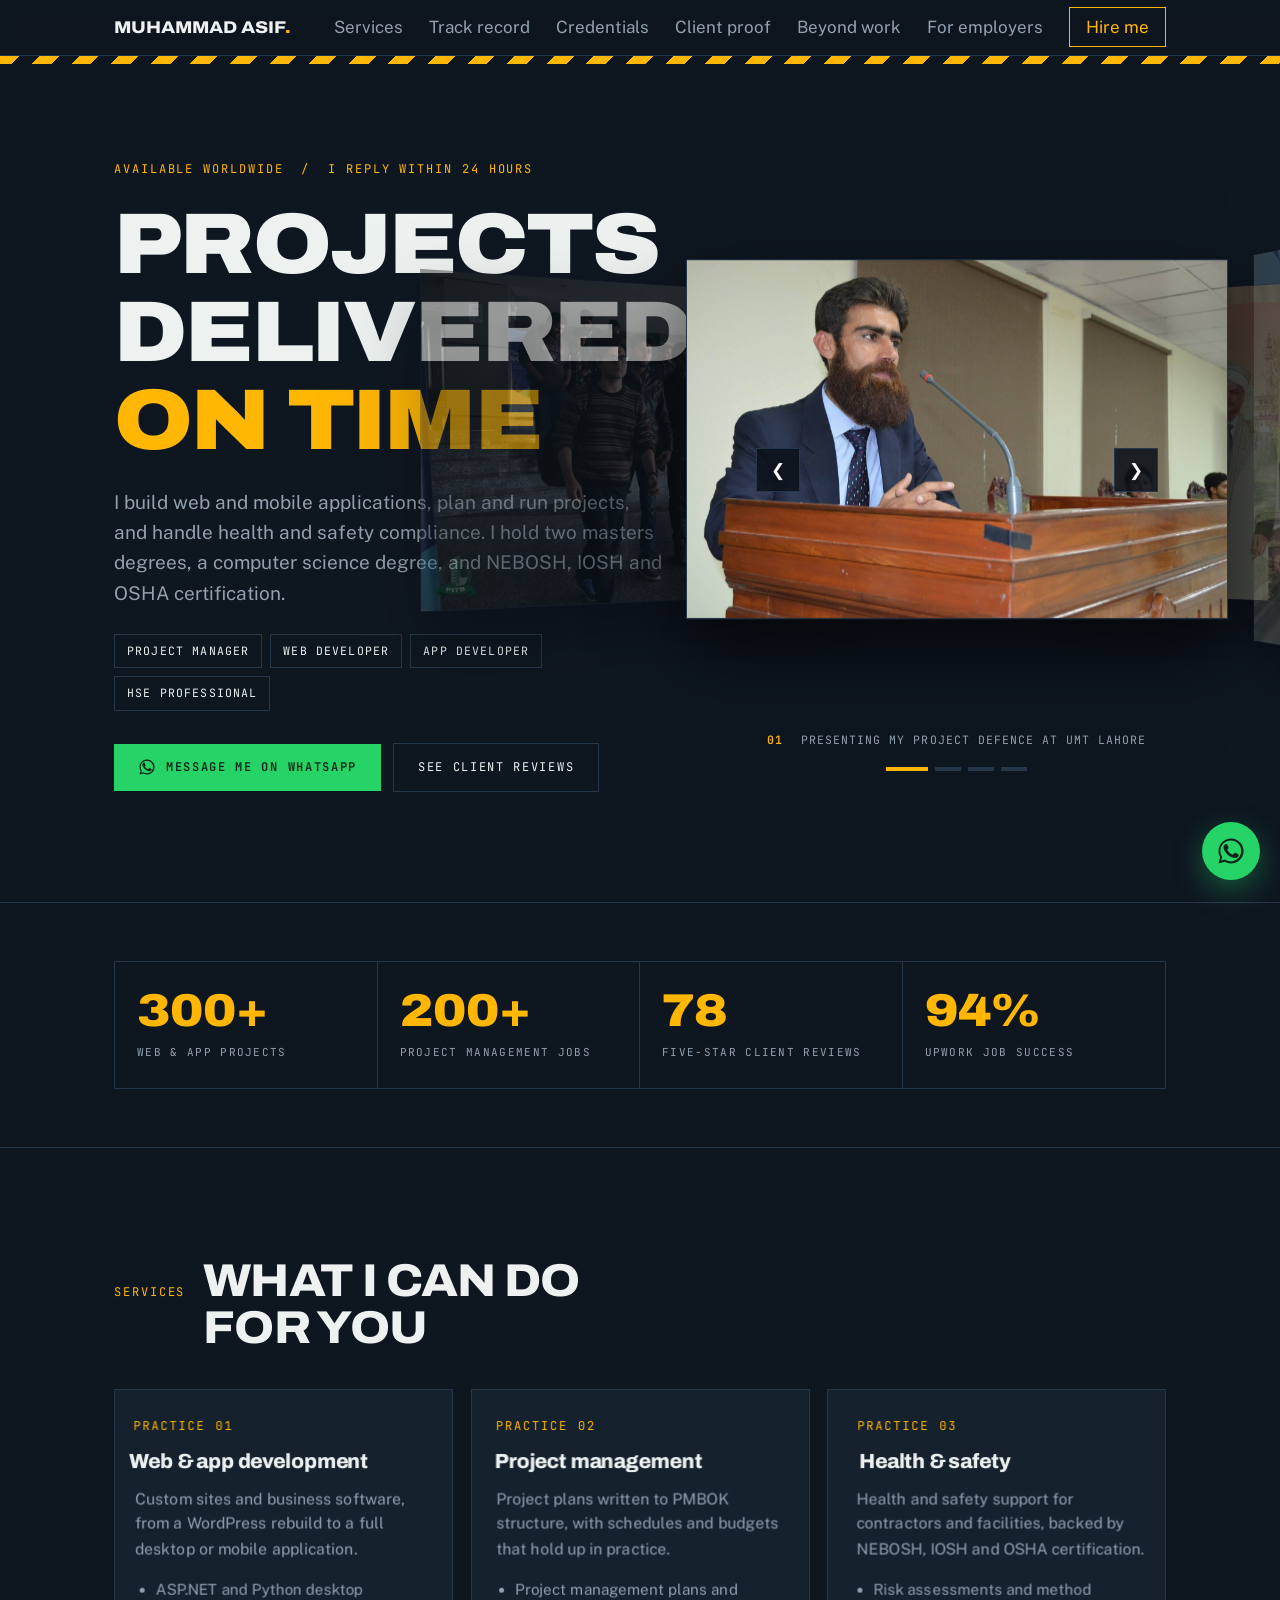
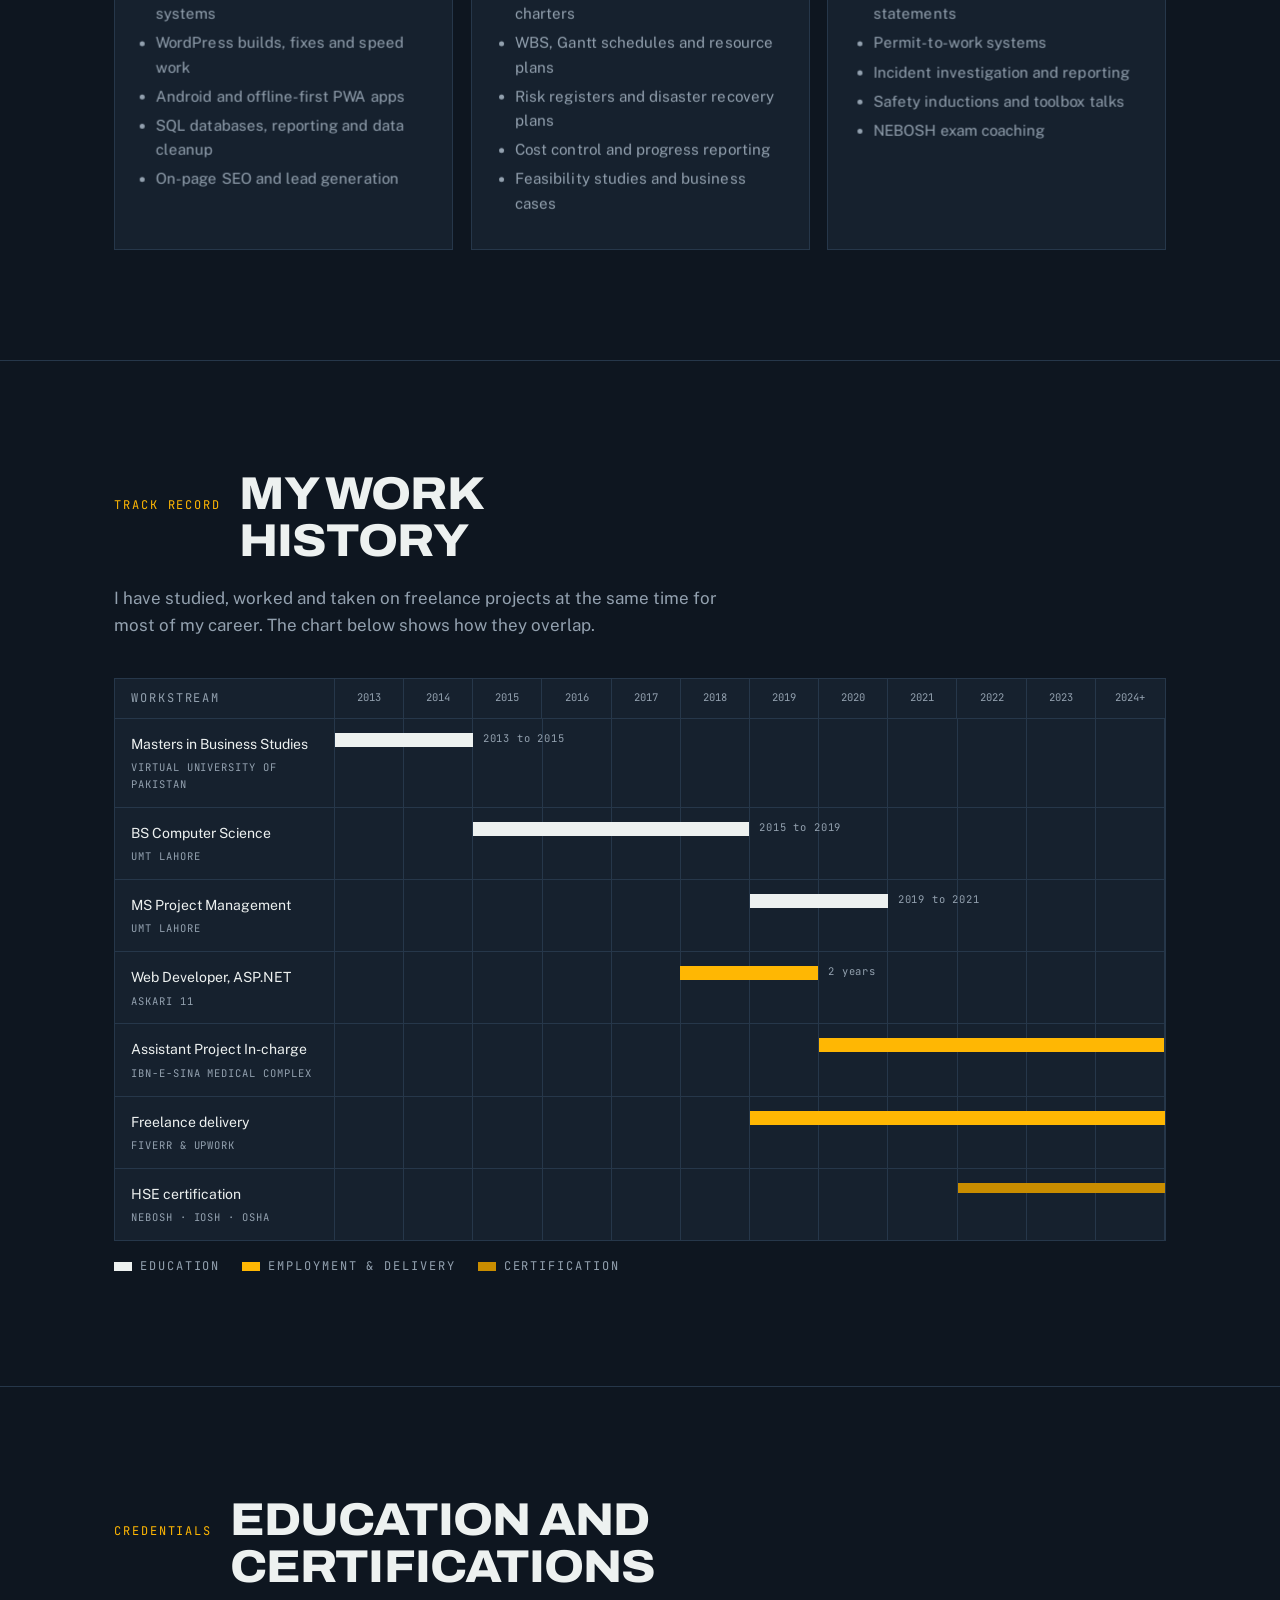
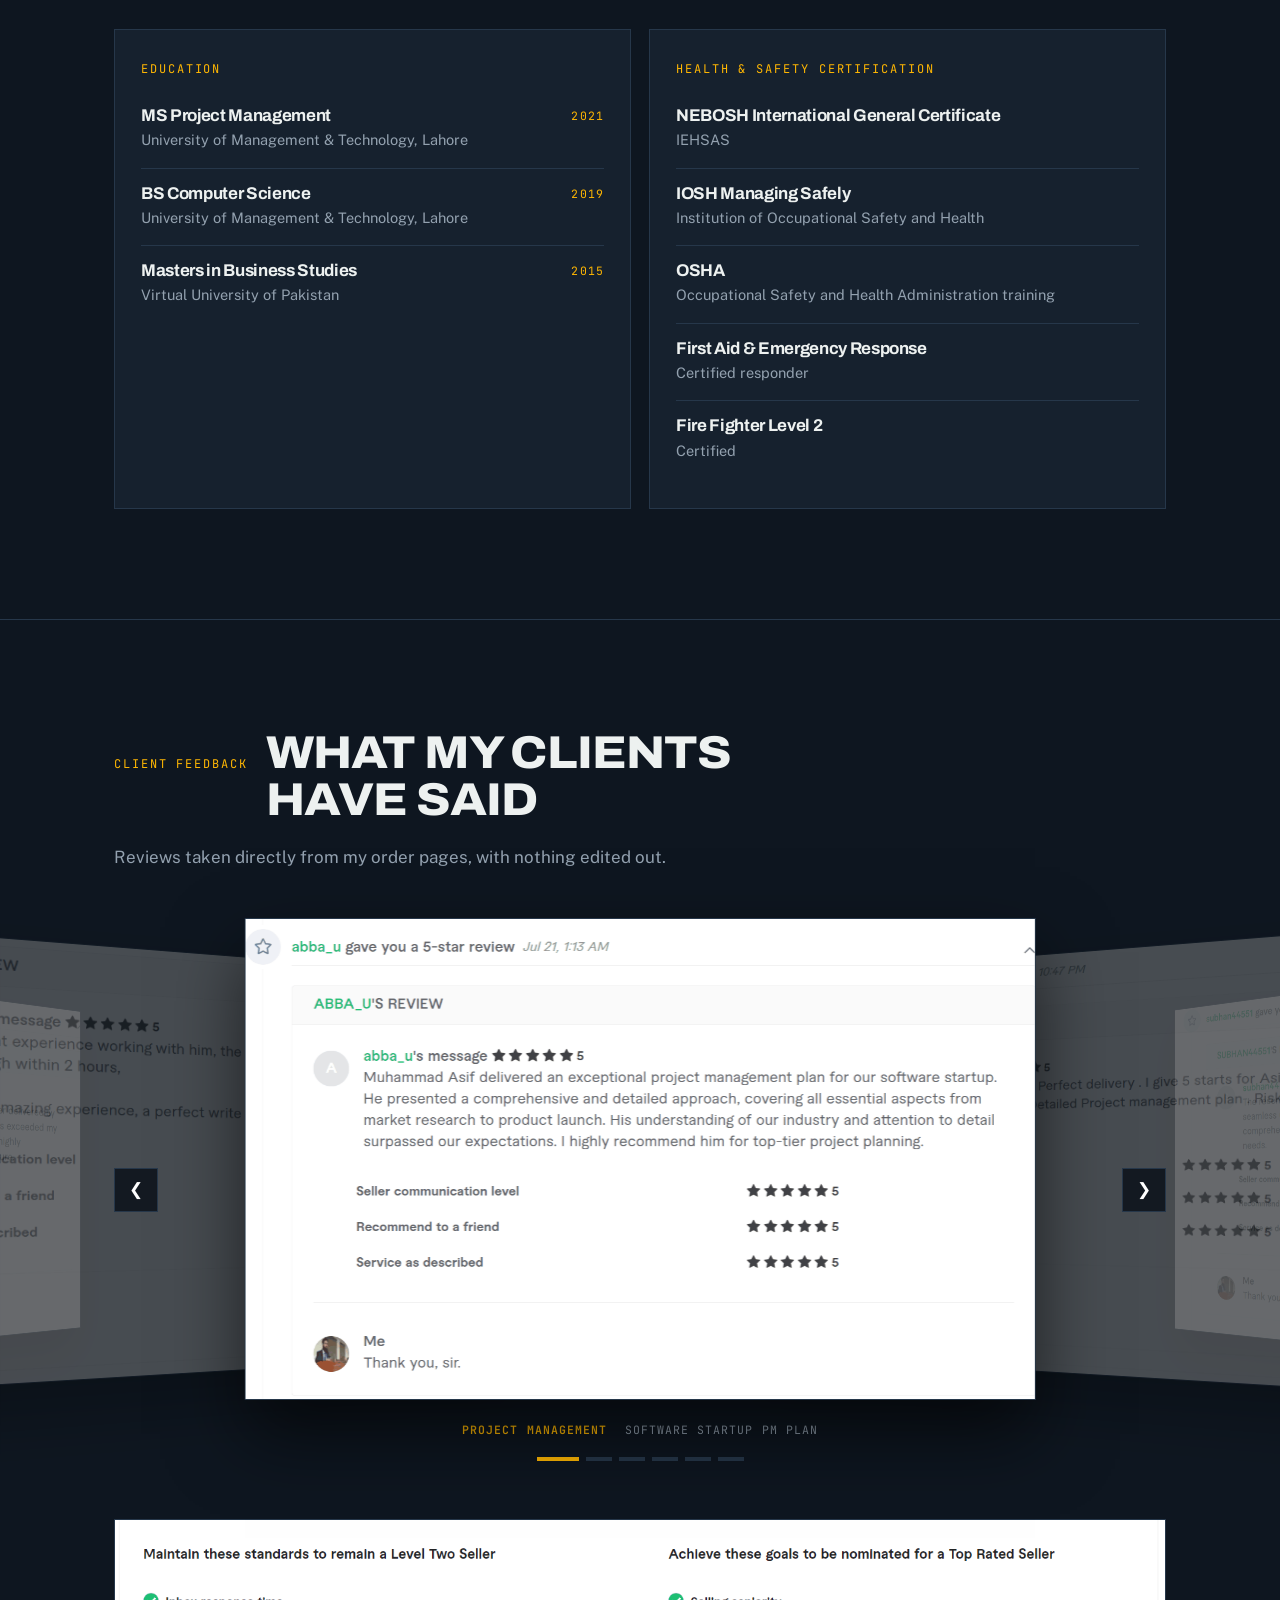
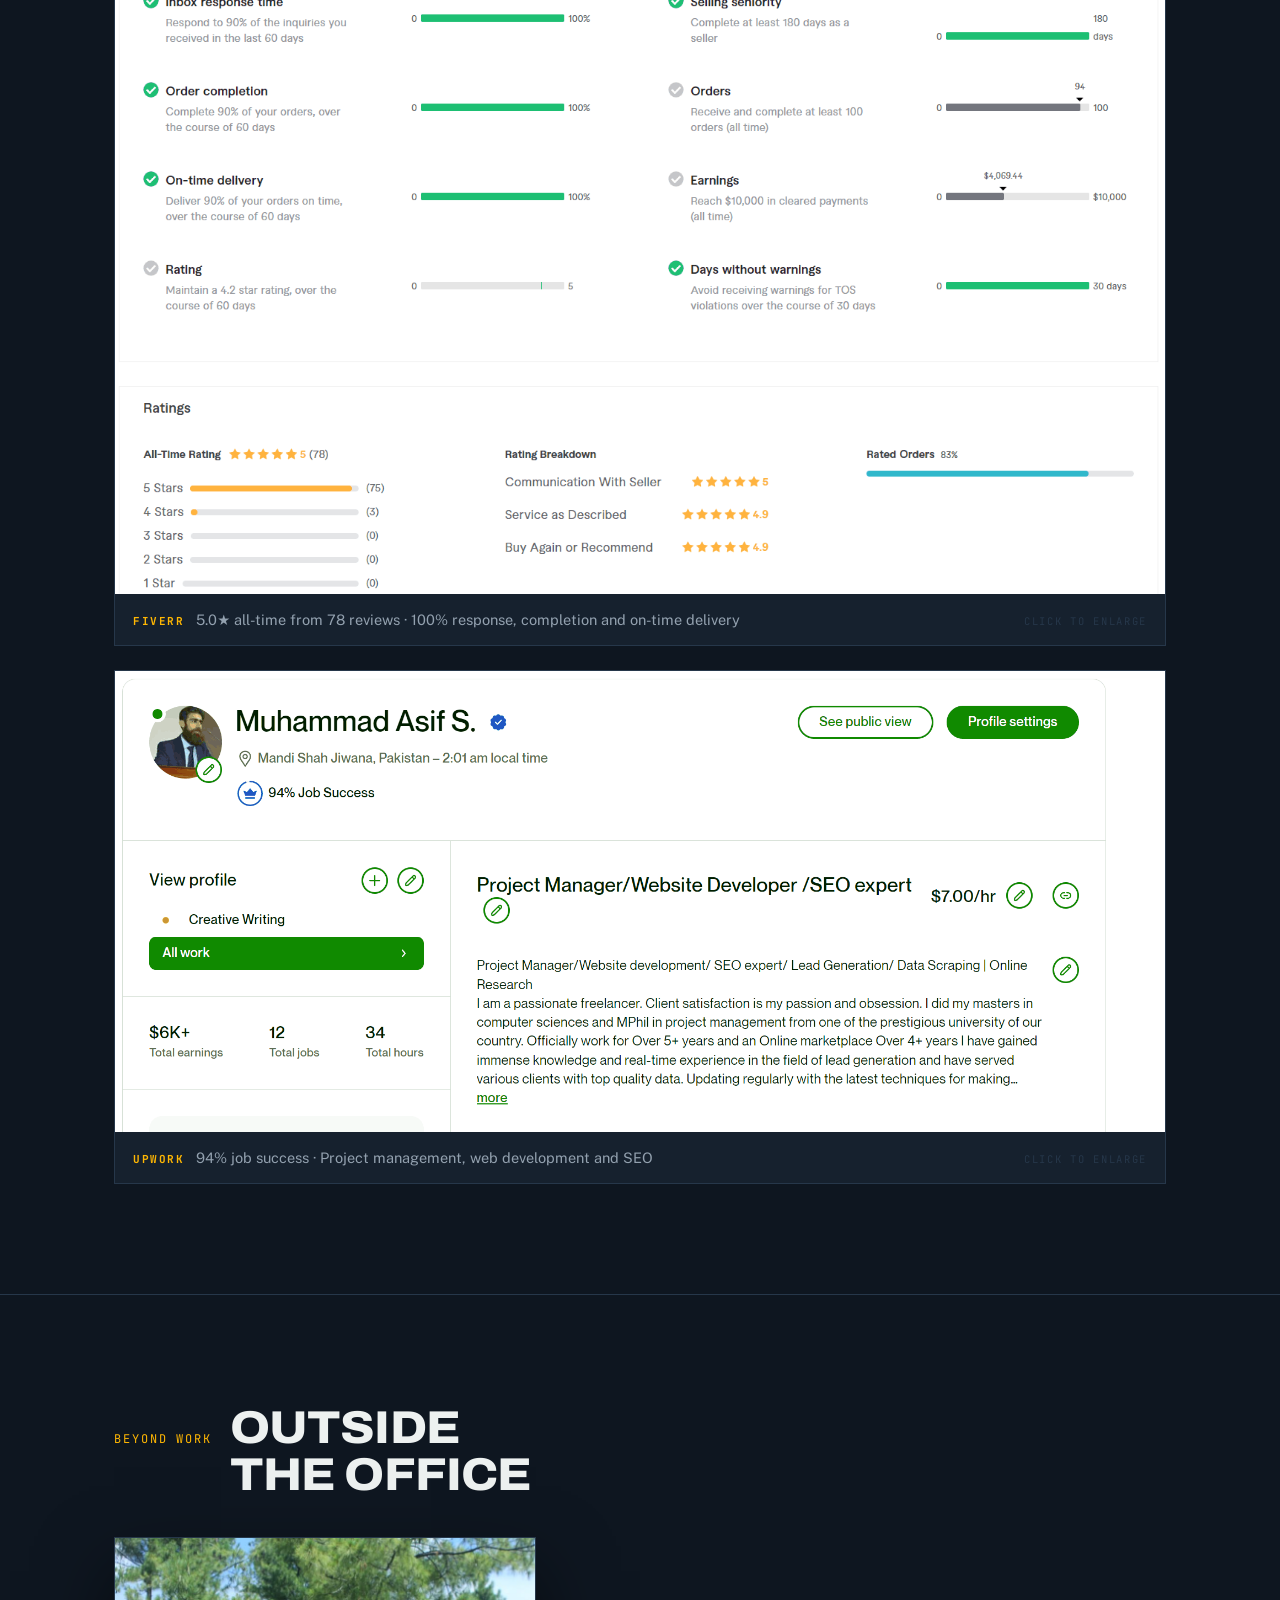
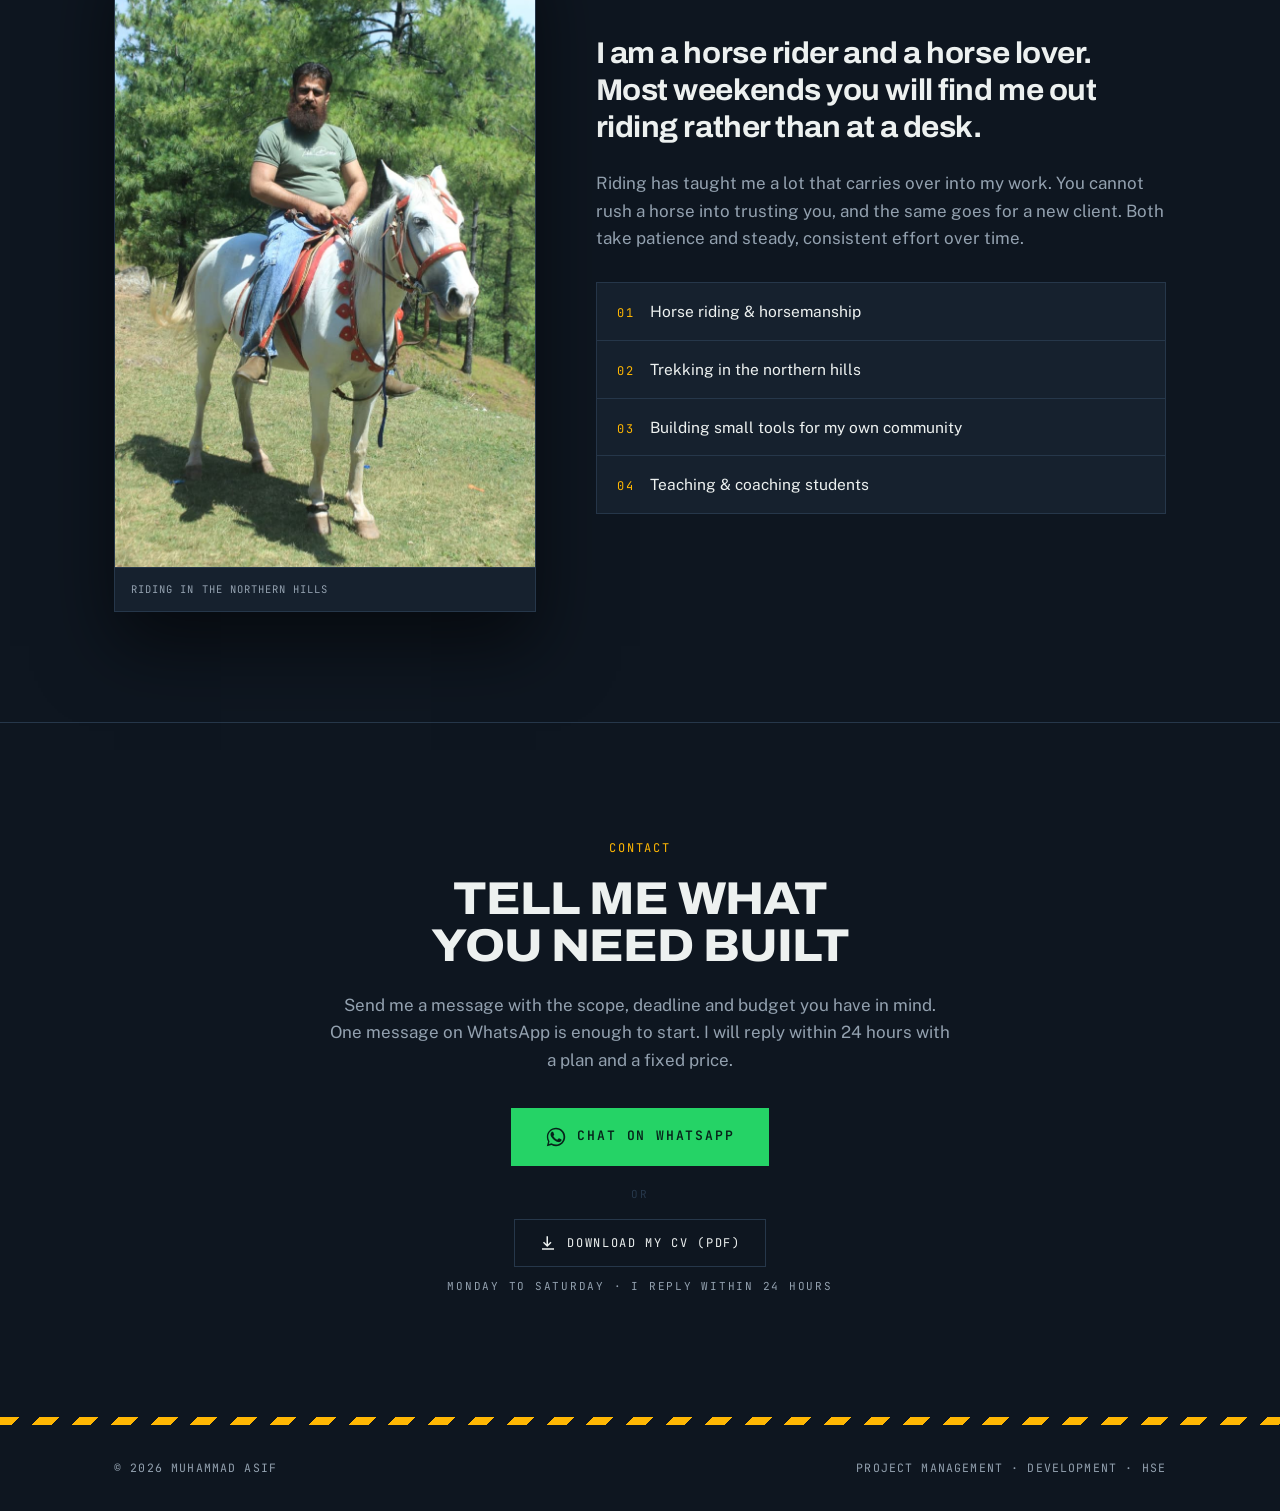
==== index.html @ f6462187 "Add files via upload" ====
<!DOCTYPE html>
<html lang="en">
<head>
<meta charset="utf-8">
<meta name="viewport" content="width=device-width, initial-scale=1">
<title>Muhammad Asif | Project Manager, Web Developer and HSE Professional</title>
<meta name="description" content="Muhammad Asif. MS Project Management and BS Computer Science (UMT Lahore), NEBOSH IGC, IOSH and OSHA certified. Web and app development, project management and health &amp; safety consulting.">
<meta property="og:title" content="Muhammad Asif | Project Manager, Web Developer and HSE Professional">
<meta property="og:description" content="300+ development projects, 200+ project management engagements, 5-star rated. Available worldwide.">
<meta property="og:type" content="website">
<link rel="preconnect" href="https://fonts.googleapis.com">
<link rel="preconnect" href="https://fonts.gstatic.com" crossorigin>
<link href="https://fonts.googleapis.com/css2?family=Archivo:wdth,wght@75..125,400..900&family=Public+Sans:ital,wght@0,300..700;1,400&family=JetBrains+Mono:wght@400;600&display=swap" rel="stylesheet">
<style>
/* Safeguard: if the stylesheet is cached or missing, the menu button must not
   appear as an unstyled box. The stylesheet loads after this and overrides it. */
.menu-btn{display:none}
</style>
<link rel="stylesheet" href="css/style.css?v=3">
</head>
<body>

<header>
  <div class="wrap nav">
    <div class="brand">MUHAMMAD ASIF<span>.</span></div>
    <button class="menu-btn" id="menuBtn" aria-label="Open menu" aria-expanded="false" aria-controls="menu">
      <span></span><span></span><span></span>
    </button>
    <nav id="menu"><ul>
      <li><a href="#services">Services</a></li>
      <li><a href="#track">Track record</a></li>
      <li><a href="#credentials">Credentials</a></li>
      <li><a href="#proof">Client proof</a></li>
      <li><a href="#beyond">Beyond work</a></li>
      <li><a href="jobs.html">For employers</a></li>
      <li><a class="nav-cta" href="#contact">Hire me</a></li>
    </ul></nav>
  </div>
</header>
<div class="stripe"></div>

<!-- ================= HERO ================= -->
<section class="hero">
  <canvas id="scene" aria-hidden="true"></canvas>
  <div class="wrap hero-grid">
    <div class="hero-copy">
      <p class="eyebrow mono">Available worldwide &nbsp;/&nbsp; I reply within 24 hours</p>
      <h1><span class="l">Projects</span><span class="l">delivered</span><em class="l">on time</em></h1>
      <p class="lede">I build web and mobile applications, plan and run projects, and handle health and safety compliance. I hold two masters degrees, a computer science degree, and NEBOSH, IOSH and OSHA certification.</p>
      <div class="roles">
        <span>Project Manager</span><span>Web Developer</span><span>App Developer</span><span>HSE Professional</span>
      </div>
      <div class="hero-cta">
        <a class="btn btn-wa" href="https://wa.me/923250918103?text=Hi%20Asif%2C%20I%20saw%20your%20portfolio%20and%20would%20like%20to%20discuss%20a%20project." target="_blank" rel="noopener">
          <svg viewBox="0 0 24 24" aria-hidden="true"><path d="M17.47 14.38c-.3-.15-1.75-.86-2.02-.96-.27-.1-.47-.15-.67.15-.2.3-.77.96-.95 1.16-.17.2-.35.22-.65.07-.3-.15-1.25-.46-2.39-1.47-.88-.79-1.48-1.76-1.65-2.06-.17-.3-.02-.46.13-.61.13-.13.3-.35.45-.52.15-.17.2-.3.3-.5.1-.2.05-.37-.02-.52-.08-.15-.67-1.61-.92-2.21-.24-.58-.49-.5-.67-.51h-.57c-.2 0-.52.07-.79.37-.27.3-1.04 1.01-1.04 2.47s1.06 2.86 1.21 3.06c.15.2 2.1 3.2 5.08 4.49.71.3 1.26.49 1.69.63.71.22 1.36.19 1.87.12.57-.09 1.75-.71 2-1.4.25-.69.25-1.28.17-1.4-.07-.13-.27-.2-.57-.35zM12.05 2C6.52 2 2.03 6.48 2.03 12c0 1.77.46 3.5 1.34 5.03L2 22l5.1-1.33A9.96 9.96 0 0 0 12.05 22c5.53 0 10.02-4.48 10.02-10S17.58 2 12.05 2zm0 18.3c-1.6 0-3.17-.43-4.53-1.24l-.33-.19-3.03.79.81-2.95-.21-.34a8.28 8.28 0 0 1-1.27-4.37c0-4.59 3.74-8.32 8.34-8.32 4.6 0 8.34 3.73 8.34 8.32 0 4.59-3.74 8.3-8.34 8.3z"/></svg>
          Message me on WhatsApp
        </a>
        <a class="btn btn-b" href="#proof">See client reviews</a>
      </div>
    </div>

    <!-- 3D SLIDER -->
    <div class="stage" id="slider1">
      <div class="deck">
        <figure class="card3d" data-cap="<b>01</b> Presenting my project defence at UMT Lahore"><img src="images/speaking.jpg" width="1800" height="1192" alt="Muhammad Asif presenting at a university seminar"></figure>
        <figure class="card3d" data-cap="<b>02</b> BS Computer Science, UMT convocation"><img src="images/convocation.jpg" width="720" height="479" loading="lazy" alt="Receiving BS Computer Science degree at UMT convocation"></figure>
        <figure class="card3d" data-cap="<b>03</b> MS Project Management, UMT Lahore"><img src="images/ms_umt.jpg" width="780" height="1040" loading="lazy" alt="At UMT Lahore campus with MS Project Management degree folder"></figure>
        <figure class="card3d" data-cap="<b>04</b> Arfa Software Technology Park, Lahore"><img src="images/arfa.jpg" width="960" height="640" loading="lazy" alt="Industry visit at Arfa Software Technology Park, Lahore"></figure>
      </div>
      <button class="s-nav s-prev" aria-label="Previous slide">&#10094;</button>
      <button class="s-nav s-next" aria-label="Next slide">&#10095;</button>
      <p class="cap-live" aria-live="polite"></p>
      <div class="dots" aria-label="Photo slider"></div>
    </div>
  </div>
</section>

<!-- ================= STATS ================= -->
<section class="tight">
  <div class="wrap">
    <div class="stats reveal">
      <div class="stat"><b data-count="300" data-suffix="+">0</b><span>Web &amp; app projects</span></div>
      <div class="stat"><b data-count="200" data-suffix="+">0</b><span>Project management jobs</span></div>
      <div class="stat"><b data-count="78" data-suffix="">0</b><span>Five-star client reviews</span></div>
      <div class="stat"><b data-count="94" data-suffix="%">0</b><span>Upwork job success</span></div>
    </div>
  </div>
</section>

<!-- ================= SERVICES ================= -->
<section id="services">
  <div class="wrap">
    <div class="head reveal"><span class="mono">Services</span><h2>What I can do<br>for you</h2></div>
    <div class="cards">
      <article class="card tilt reveal">
        <span class="mono">Practice 01</span>
        <h3>Web &amp; app development</h3>
        <p>Custom sites and business software, from a WordPress rebuild to a full desktop or mobile application.</p>
        <ul>
          <li>ASP.NET and Python desktop systems</li>
          <li>WordPress builds, fixes and speed work</li>
          <li>Android and offline-first PWA apps</li>
          <li>SQL databases, reporting and data cleanup</li>
          <li>On-page SEO and lead generation</li>
        </ul>
      </article>
      <article class="card tilt reveal">
        <span class="mono">Practice 02</span>
        <h3>Project management</h3>
        <p>Project plans written to PMBOK structure, with schedules and budgets that hold up in practice.</p>
        <ul>
          <li>Project management plans and charters</li>
          <li>WBS, Gantt schedules and resource plans</li>
          <li>Risk registers and disaster recovery plans</li>
          <li>Cost control and progress reporting</li>
          <li>Feasibility studies and business cases</li>
        </ul>
      </article>
      <article class="card tilt reveal">
        <span class="mono">Practice 03</span>
        <h3>Health &amp; safety</h3>
        <p>Health and safety support for contractors and facilities, backed by NEBOSH, IOSH and OSHA certification.</p>
        <ul>
          <li>Risk assessments and method statements</li>
          <li>Permit-to-work systems</li>
          <li>Incident investigation and reporting</li>
          <li>Safety inductions and toolbox talks</li>
          <li>NEBOSH exam coaching</li>
        </ul>
      </article>
    </div>
  </div>
</section>

<!-- ================= GANTT ================= -->
<section id="track">
  <div class="wrap">
    <div class="head reveal"><span class="mono">Track record</span><h2>My work<br>history</h2></div>
    <p class="sub reveal">I have studied, worked and taken on freelance projects at the same time for most of my career. The chart below shows how they overlap.</p>
    <div class="gantt reveal">
      <div class="gantt-inner">
        <div class="years">
          <div class="lbl mono">Workstream</div>
          <div class="scale">
            <span>2013</span><span>2014</span><span>2015</span><span>2016</span><span>2017</span><span>2018</span><span>2019</span><span>2020</span><span>2021</span><span>2022</span><span>2023</span><span>2024+</span>
          </div>
        </div>
        <div class="row"><div class="lbl">Masters in Business Studies<small>Virtual University of Pakistan</small></div>
          <div class="track"><div class="bar edu" style="--l:0%;--w:16.6%" data-t="2013 to 2015"></div></div></div>
        <div class="row"><div class="lbl">BS Computer Science<small>UMT Lahore</small></div>
          <div class="track"><div class="bar edu" style="--l:16.6%;--w:33.3%" data-t="2015 to 2019"></div></div></div>
        <div class="row"><div class="lbl">MS Project Management<small>UMT Lahore</small></div>
          <div class="track"><div class="bar edu" style="--l:50%;--w:16.6%" data-t="2019 to 2021"></div></div></div>
        <div class="row"><div class="lbl">Web Developer, ASP.NET<small>Askari 11</small></div>
          <div class="track"><div class="bar" style="--l:41.6%;--w:16.6%" data-t="2 years"></div></div></div>
        <div class="row"><div class="lbl">Assistant Project In-charge<small>Ibn-e-Sina Medical Complex</small></div>
          <div class="track"><div class="bar" style="--l:58.3%;--w:41.6%" data-t="5 years"></div></div></div>
        <div class="row"><div class="lbl">Freelance delivery<small>Fiverr &amp; Upwork</small></div>
          <div class="track"><div class="bar" style="--l:50%;--w:50%" data-t="500+ projects"></div></div></div>
        <div class="row"><div class="lbl">HSE certification<small>NEBOSH · IOSH · OSHA</small></div>
          <div class="track"><div class="bar cert" style="--l:75%;--w:25%" data-t="Current"></div></div></div>
      </div>
    </div>
    <div class="legend mono">
      <span><i style="background:var(--paper)"></i>Education</span>
      <span><i style="background:var(--hi)"></i>Employment &amp; delivery</span>
      <span><i style="background:var(--hi-dim)"></i>Certification</span>
    </div>
  </div>
</section>

<!-- ================= CREDENTIALS ================= -->
<section id="credentials">
  <div class="wrap">
    <div class="head reveal"><span class="mono">Credentials</span><h2>Education and<br>certifications</h2></div>
    <div class="creds">
      <div class="reveal">
        <p class="mono hi">Education</p>
        <div class="item"><span class="yr">2021</span><h3>MS Project Management</h3><p>University of Management &amp; Technology, Lahore</p></div>
        <div class="item"><span class="yr">2019</span><h3>BS Computer Science</h3><p>University of Management &amp; Technology, Lahore</p></div>
        <div class="item"><span class="yr">2015</span><h3>Masters in Business Studies</h3><p>Virtual University of Pakistan</p></div>
      </div>
      <div class="reveal">
        <p class="mono hi">Health &amp; safety certification</p>
        <div class="item"><h3>NEBOSH International General Certificate</h3><p>IEHSAS</p></div>
        <div class="item"><h3>IOSH Managing Safely</h3><p>Institution of Occupational Safety and Health</p></div>
        <div class="item"><h3>OSHA</h3><p>Occupational Safety and Health Administration training</p></div>
        <div class="item"><h3>First Aid &amp; Emergency Response</h3><p>Certified responder</p></div>
        <div class="item"><h3>Fire Fighter Level 2</h3><p>Certified</p></div>
      </div>
    </div>
  </div>
</section>

<!-- ================= PROOF ================= -->
<section id="proof">
  <div class="wrap">
    <div class="head reveal"><span class="mono">Client feedback</span><h2>What my clients<br>have said</h2></div>
    <p class="sub reveal">Reviews taken directly from my order pages, with nothing edited out.</p>

    <div class="stage wide reveal" id="slider2">
      <div class="deck">
        <figure class="card3d paper" data-cap="<b>Project management</b> Software startup PM plan"><img src="images/r_pmplan.png" width="1329" height="809" loading="lazy" alt="Five star review for a project management plan"></figure>
        <figure class="card3d paper" data-cap="<b>Project management</b> Risk &amp; disaster planning, repeat client"><img src="images/r_pmrisk.png" width="1322" height="804" loading="lazy" alt="Five star review for project, risk and disaster planning"></figure>
        <figure class="card3d paper" data-cap="<b>Web development</b> WordPress rebuild"><img src="images/r_wp.png" width="1372" height="835" loading="lazy" alt="Five star review for a WordPress website update"></figure>
        <figure class="card3d paper" data-cap="<b>Databases</b> SQL query work"><img src="images/r_sql.png" width="1298" height="747" loading="lazy" alt="Five star review for SQL query work"></figure>
        <figure class="card3d paper" data-cap="<b>Research &amp; writing</b> Cybersecurity research paper"><img src="images/r_cyber.png" width="1345" height="776" loading="lazy" alt="Five star review for a research paper"></figure>
        <figure class="card3d paper" data-cap="<b>Turnaround</b> 24-hour gig delivered in 2 hours"><img src="images/r_fast.png" width="1258" height="725" loading="lazy" alt="Five star review praising a two hour turnaround"></figure>
      </div>
      <button class="s-nav s-prev" aria-label="Previous review">&#10094;</button>
      <button class="s-nav s-next" aria-label="Next review">&#10095;</button>
      <p class="cap-live" aria-live="polite"></p>
      <div class="dots" aria-label="Client reviews"></div>
    </div>

    <div class="platforms">
      <figure class="flat reveal">
        <img src="images/fiverr_stats.png" width="1414" height="907" loading="lazy" alt="Seller dashboard: 5 star all-time rating from 78 reviews, 100% on-time delivery">
        <figcaption><b>Fiverr</b> 5.0&#9733; all-time from 78 reviews · 100% response, completion and on-time delivery <span class="zoom mono">Click to enlarge</span></figcaption>
      </figure>
      <figure class="flat reveal">
        <img src="images/upwork_stats.png" width="1904" height="836" loading="lazy" alt="Upwork profile showing 94 percent job success">
        <figcaption><b>Upwork</b> 94% job success · Project management, web development and SEO <span class="zoom mono">Click to enlarge</span></figcaption>
      </figure>
    </div>
  </div>
</section>

<!-- ================= BEYOND WORK ================= -->
<section id="beyond">
  <div class="wrap">
    <div class="head reveal"><span class="mono">Beyond work</span><h2>Outside<br>the office</h2></div>
    <div class="beyond-grid">
      <figure class="rider reveal">
        <img src="images/horse.jpg" width="853" height="1280" loading="lazy" alt="Muhammad Asif riding a white horse on a pine-covered hillside">
        <figcaption class="mono">Riding in the northern hills</figcaption>
      </figure>
      <div class="reveal">
        <p class="big-quote">I am a horse rider and a horse lover. Most weekends you will find me out riding rather than at a desk.</p>
        <p class="sub" style="margin:0 0 30px">Riding has taught me a lot that carries over into my work. You cannot rush a horse into trusting you, and the same goes for a new client. Both take patience and steady, consistent effort over time.</p>
        <ul class="hobbies">
          <li><span class="mono">01</span> Horse riding &amp; horsemanship</li>
          <li><span class="mono">02</span> Trekking in the northern hills</li>
          <li><span class="mono">03</span> Building small tools for my own community</li>
          <li><span class="mono">04</span> Teaching &amp; coaching students</li>
        </ul>
      </div>
    </div>
  </div>
</section>

<!-- ================= CONTACT ================= -->
<section id="contact">
  <div class="wrap contact-wrap reveal">
    <span class="mono hi">Contact</span>
    <h2>Tell me what<br>you need built</h2>
    <p class="sub center">Send me a message with the scope, deadline and budget you have in mind. One message on WhatsApp is enough to start. I will reply within 24 hours with a plan and a fixed price.</p>
    <a class="btn btn-wa big" href="https://wa.me/923250918103?text=Hi%20Asif%2C%20I%20saw%20your%20portfolio%20and%20would%20like%20to%20discuss%20a%20project." target="_blank" rel="noopener">
      <svg viewBox="0 0 24 24" aria-hidden="true"><path d="M17.47 14.38c-.3-.15-1.75-.86-2.02-.96-.27-.1-.47-.15-.67.15-.2.3-.77.96-.95 1.16-.17.2-.35.22-.65.07-.3-.15-1.25-.46-2.39-1.47-.88-.79-1.48-1.76-1.65-2.06-.17-.3-.02-.46.13-.61.13-.13.3-.35.45-.52.15-.17.2-.3.3-.5.1-.2.05-.37-.02-.52-.08-.15-.67-1.61-.92-2.21-.24-.58-.49-.5-.67-.51h-.57c-.2 0-.52.07-.79.37-.27.3-1.04 1.01-1.04 2.47s1.06 2.86 1.21 3.06c.15.2 2.1 3.2 5.08 4.49.71.3 1.26.49 1.69.63.71.22 1.36.19 1.87.12.57-.09 1.75-.71 2-1.4.25-.69.25-1.28.17-1.4-.07-.13-.27-.2-.57-.35zM12.05 2C6.52 2 2.03 6.48 2.03 12c0 1.77.46 3.5 1.34 5.03L2 22l5.1-1.33A9.96 9.96 0 0 0 12.05 22c5.53 0 10.02-4.48 10.02-10S17.58 2 12.05 2zm0 18.3c-1.6 0-3.17-.43-4.53-1.24l-.33-.19-3.03.79.81-2.95-.21-.34a8.28 8.28 0 0 1-1.27-4.37c0-4.59 3.74-8.32 8.34-8.32 4.6 0 8.34 3.73 8.34 8.32 0 4.59-3.74 8.3-8.34 8.3z"/></svg>
      Chat on WhatsApp
    </a>
    <p class="or mono">or</p>
    <button type="button" class="btn btn-b cv-dl">
      <svg viewBox="0 0 24 24" aria-hidden="true"><path d="M12 3v10.6l3.3-3.3 1.4 1.4L11 17.4 5.3 11.7l1.4-1.4L10 13.6V3h2zM4 19h16v2H4v-2z"/></svg>
      Download my CV (PDF)
    </button>
    <p class="mono muted small">Monday to Saturday · I reply within 24 hours</p>
  </div>
</section>

<!-- floating WhatsApp button -->
<a class="wa-float" href="https://wa.me/923250918103?text=Hi%20Asif%2C%20I%20saw%20your%20portfolio%20and%20would%20like%20to%20discuss%20a%20project." target="_blank" rel="noopener" aria-label="Chat on WhatsApp">
  <svg viewBox="0 0 24 24" aria-hidden="true"><path d="M17.47 14.38c-.3-.15-1.75-.86-2.02-.96-.27-.1-.47-.15-.67.15-.2.3-.77.96-.95 1.16-.17.2-.35.22-.65.07-.3-.15-1.25-.46-2.39-1.47-.88-.79-1.48-1.76-1.65-2.06-.17-.3-.02-.46.13-.61.13-.13.3-.35.45-.52.15-.17.2-.3.3-.5.1-.2.05-.37-.02-.52-.08-.15-.67-1.61-.92-2.21-.24-.58-.49-.5-.67-.51h-.57c-.2 0-.52.07-.79.37-.27.3-1.04 1.01-1.04 2.47s1.06 2.86 1.21 3.06c.15.2 2.1 3.2 5.08 4.49.71.3 1.26.49 1.69.63.71.22 1.36.19 1.87.12.57-.09 1.75-.71 2-1.4.25-.69.25-1.28.17-1.4-.07-.13-.27-.2-.57-.35zM12.05 2C6.52 2 2.03 6.48 2.03 12c0 1.77.46 3.5 1.34 5.03L2 22l5.1-1.33A9.96 9.96 0 0 0 12.05 22c5.53 0 10.02-4.48 10.02-10S17.58 2 12.05 2zm0 18.3c-1.6 0-3.17-.43-4.53-1.24l-.33-.19-3.03.79.81-2.95-.21-.34a8.28 8.28 0 0 1-1.27-4.37c0-4.59 3.74-8.32 8.34-8.32 4.6 0 8.34 3.73 8.34 8.32 0 4.59-3.74 8.3-8.34 8.3z"/></svg>
</a>

<div class="lightbox" id="lightbox" hidden>
  <button class="lb-close" aria-label="Close">&times;</button>
  <img src="" alt="">
</div>

<div class="stripe"></div>
<div class="wrap"><footer>
  <span>&copy; <span id="yr"></span> Muhammad Asif</span>
  <span>Project Management · Development · HSE</span>
</footer></div>

<script src="https://cdnjs.cloudflare.com/ajax/libs/three.js/r128/three.min.js"></script>
<script src="js/cv-data.js?v=3"></script>
<script src="js/main.js?v=3"></script>
</body>
</html>
---- css/style.css ----
:root{
  --ink:#0E1620;
  --panel:#16212E;
  --line:#26374A;
  --paper:#EDF1F0;
  --muted:#93A1AF;
  --hi:#FFB703;
  --hi-dim:#C98D00;
  --wa:#25D366;
  --pad:clamp(20px,5vw,72px);
}
*{box-sizing:border-box}
html{scroll-behavior:smooth}
body{
  margin:0;background:var(--ink);color:var(--paper);
  font-family:"Public Sans",system-ui,sans-serif;font-size:17px;line-height:1.6;
  -webkit-font-smoothing:antialiased;overflow-x:hidden;
}
img{max-width:100%;display:block}
a{color:inherit}
h1,h2,h3{font-family:"Archivo",system-ui,sans-serif;margin:0;line-height:1.02;letter-spacing:-.02em}
.mono{font-family:"JetBrains Mono",ui-monospace,monospace;font-size:12px;letter-spacing:.16em;text-transform:uppercase}
.hi{color:var(--hi)}
.muted{color:var(--muted)}
.small{font-size:11px}
.wrap{max-width:1180px;margin:0 auto;padding-inline:var(--pad);position:relative;z-index:2}
section{padding-block:clamp(56px,9vw,110px);border-top:1px solid var(--line)}
section.tight{padding-block:clamp(34px,5vw,58px)}
.stripe{height:8px;background:repeating-linear-gradient(135deg,var(--hi) 0 14px,var(--ink) 14px 28px)}

/* ---------- nav ---------- */
header{position:sticky;top:0;z-index:60;background:rgba(14,22,32,.86);backdrop-filter:blur(10px);border-bottom:1px solid var(--line)}
.nav{display:flex;align-items:center;justify-content:space-between;gap:20px;padding-block:14px}
.brand{font-family:"Archivo";font-weight:800;font-stretch:112%;font-size:17px}
.brand span{color:var(--hi)}
.nav ul{display:flex;gap:26px;list-style:none;margin:0;padding:0}
.nav a{text-decoration:none;color:var(--muted);transition:color .2s}
.nav a:hover{color:var(--hi)}
.nav-cta{border:1px solid var(--hi);color:var(--hi)!important;padding:9px 16px}

/* ---------- mobile menu ---------- */
.menu-btn{display:none;width:46px;height:40px;background:transparent;border:1px solid var(--line);
  cursor:pointer;padding:0;flex-direction:column;align-items:center;justify-content:center;gap:5px;
  -webkit-appearance:none;appearance:none;transition:border-color .2s}
.menu-btn span{display:block;width:19px;height:2px;background:var(--paper);transition:transform .28s,opacity .2s}
.menu-btn[aria-expanded="true"]{border-color:var(--hi)}
.menu-btn[aria-expanded="true"] span{background:var(--hi)}
.menu-btn[aria-expanded="true"] span:nth-child(1){transform:translateY(7px) rotate(45deg)}
.menu-btn[aria-expanded="true"] span:nth-child(2){opacity:0}
.menu-btn[aria-expanded="true"] span:nth-child(3){transform:translateY(-7px) rotate(-45deg)}

@media(max-width:900px){
  .menu-btn{display:flex}
  #menu{position:absolute;top:calc(100% + 14px);left:calc(-1 * var(--pad));right:calc(-1 * var(--pad));
    background:var(--ink);border-top:1px solid var(--line);border-bottom:1px solid var(--line);
    opacity:0;visibility:hidden;transform:translateY(-10px);pointer-events:none;
    transition:opacity .25s ease,transform .25s ease,visibility .25s}
  #menu.open{opacity:1;visibility:visible;transform:none;pointer-events:auto}
  .nav ul{display:block;gap:0}
  .nav li{border-bottom:1px solid var(--line)}
  .nav li:last-child{border-bottom:0}
  .nav ul a{display:block;padding:17px var(--pad);font-size:16px}
  .nav-cta{border:0;padding:17px var(--pad);background:rgba(255,183,3,.07)}
}

/* ---------- hero ---------- */
.hero{padding-top:clamp(44px,7vw,84px);border-top:0;position:relative;overflow:hidden}
#scene{position:absolute;inset:0;width:100%;height:100%;z-index:0;opacity:.55}
.hero-grid{display:grid;grid-template-columns:1.02fr .98fr;gap:clamp(28px,5vw,64px);align-items:center}
@media(max-width:960px){.hero-grid{grid-template-columns:1fr}}
.eyebrow{color:var(--hi);margin-bottom:22px}
h1{font-size:clamp(42px,7.4vw,86px);font-weight:900;font-stretch:112%;text-transform:uppercase}
h1 .l{display:block;opacity:0;transform:translateY(26px) rotateX(-45deg);transform-origin:top center;animation:drop .9s cubic-bezier(.2,.7,.2,1) forwards}
h1 .l:nth-child(2){animation-delay:.12s}
h1 em{font-style:normal;color:var(--hi);animation-delay:.24s!important}
@keyframes drop{to{opacity:1;transform:none}}
.lede{color:var(--muted);max-width:46ch;margin-top:22px;font-size:clamp(16px,1.6vw,19px)}
.roles{display:flex;flex-wrap:wrap;gap:8px;margin-top:26px}
.roles span{border:1px solid var(--line);background:rgba(14,22,32,.6);padding:7px 12px;font-family:"JetBrains Mono";font-size:11.5px;letter-spacing:.1em;text-transform:uppercase}
.hero-cta{display:flex;flex-wrap:wrap;gap:12px;margin-top:32px}

/* ---------- buttons ---------- */
.btn{display:inline-flex;align-items:center;gap:10px;text-decoration:none;padding:14px 24px;font-family:"JetBrains Mono";font-size:12px;letter-spacing:.14em;text-transform:uppercase;transition:transform .25s,background .25s,border-color .25s,color .25s}
.btn svg{width:18px;height:18px;fill:currentColor;flex:none}
.btn-wa{background:var(--wa);color:#07231A;font-weight:600}
.btn-wa:hover{background:#1ebe5b;transform:translateY(-2px)}
.btn-b{border:1px solid var(--line);color:var(--paper)}
.btn-b:hover{border-color:var(--hi);color:var(--hi);transform:translateY(-2px)}
.btn.big{padding:18px 34px;font-size:13px}
.btn.big svg{width:22px;height:22px}

.wa-float{position:fixed;right:20px;bottom:20px;z-index:80;width:58px;height:58px;border-radius:50%;background:var(--wa);display:grid;place-items:center;box-shadow:0 10px 30px rgba(37,211,102,.35);animation:pulse 2.6s ease-out infinite}
.wa-float svg{width:30px;height:30px;fill:#07231A}
@keyframes pulse{0%{box-shadow:0 0 0 0 rgba(37,211,102,.5)}70%{box-shadow:0 0 0 18px rgba(37,211,102,0)}100%{box-shadow:0 0 0 0 rgba(37,211,102,0)}}

/* ---------- 3D coverflow slider (whole, uncropped images) ---------- */
.stage{position:relative;perspective:1600px;padding-block:10px}
.deck{position:relative;height:clamp(320px,44vw,540px);transform-style:preserve-3d}
.stage.wide .deck{height:clamp(260px,38vw,480px)}
.card3d{
  position:absolute;top:50%;left:50%;margin:0;
  width:auto;height:auto;max-width:none;
  transform:translate(-50%,-50%);transform-style:preserve-3d;
  transition:transform .7s cubic-bezier(.25,.8,.25,1),opacity .7s,filter .7s;
  border:1px solid var(--line);background:#0B1119;line-height:0;
  box-shadow:0 34px 70px rgba(0,0,0,.6);will-change:transform}
.card3d.paper{background:#fff}
.card3d img{
  display:block;width:auto;height:auto;
  max-height:clamp(320px,44vw,540px);
  max-width:min(86vw,760px);
  object-fit:contain}
.stage.wide .card3d img{max-height:clamp(260px,38vw,480px);max-width:min(88vw,940px)}
.cap-live{margin:22px auto 0;text-align:center;max-width:60ch;
  font-family:"JetBrains Mono";font-size:11.5px;letter-spacing:.09em;
  text-transform:uppercase;color:var(--muted);min-height:1.6em}
.cap-live b{color:var(--hi);font-weight:600;margin-right:10px}
.s-nav{position:absolute;top:calc(50% - 22px);z-index:10;width:44px;height:44px;border:1px solid var(--line);background:rgba(11,17,25,.85);color:#fff;cursor:pointer;display:grid;place-items:center;font-size:17px;transition:.2s}
.s-nav:hover{background:var(--hi);color:#0E1620;border-color:var(--hi)}
.s-prev{left:0}.s-next{right:0}
@media(max-width:640px){.s-prev{left:-8px}.s-next{right:-8px}}
.dots{display:flex;gap:7px;justify-content:center;padding-top:18px;flex-wrap:wrap}
.dot{width:26px;height:4px;background:var(--line);border:0;padding:0;cursor:pointer;transition:.25s}
.dot.on{background:var(--hi);width:42px}
button:focus-visible,a:focus-visible{outline:2px solid var(--hi);outline-offset:3px}

/* ---------- stats ---------- */
.stats{display:grid;grid-template-columns:repeat(4,1fr);border:1px solid var(--line)}
@media(max-width:760px){.stats{grid-template-columns:repeat(2,1fr)}}
.stat{padding:26px 22px;border-right:1px solid var(--line)}
.stat:last-child{border-right:0}
@media(max-width:760px){.stat:nth-child(2){border-right:0}.stat:nth-child(-n+2){border-bottom:1px solid var(--line)}}
.stat b{display:block;font-family:"Archivo";font-weight:900;font-stretch:110%;font-size:clamp(30px,4.2vw,46px);color:var(--hi);line-height:1}
.stat span{color:var(--muted);font-family:"JetBrains Mono";font-size:11px;letter-spacing:.12em;text-transform:uppercase;display:block;margin-top:10px}

/* ---------- headings ---------- */
.head{display:flex;align-items:baseline;gap:18px;margin-bottom:38px;flex-wrap:wrap}
.head .mono{color:var(--hi)}
h2{font-size:clamp(28px,4.4vw,46px);font-weight:800;font-stretch:108%;text-transform:uppercase}
.sub{color:var(--muted);max-width:62ch;margin-top:-18px;margin-bottom:38px}
.sub.center{margin:22px auto 34px}

/* ---------- service cards (3D tilt) ---------- */
.cards{display:grid;grid-template-columns:repeat(3,1fr);gap:18px;perspective:1200px}
@media(max-width:900px){.cards{grid-template-columns:1fr}}
.card{background:var(--panel);border:1px solid var(--line);padding:30px 26px;transform-style:preserve-3d;transition:transform .18s ease-out,border-color .3s,box-shadow .3s;will-change:transform}
.card:hover{border-color:var(--hi);box-shadow:0 24px 50px rgba(0,0,0,.5)}
.card h3{font-size:20px;font-weight:800;margin-bottom:12px;transform:translateZ(28px)}
.card .mono{color:var(--hi);display:block;margin-bottom:16px;transform:translateZ(18px)}
.card p{color:var(--muted);font-size:15.5px;margin:0;transform:translateZ(14px)}
.card ul{margin:16px 0 0;padding-left:18px;color:var(--muted);font-size:15px;transform:translateZ(8px)}
.card li{margin-bottom:5px}

/* ---------- gantt ---------- */
.gantt{border:1px solid var(--line);overflow-x:auto;background:var(--panel)}
.gantt-inner{min-width:760px}
.years{display:grid;grid-template-columns:220px 1fr;border-bottom:1px solid var(--line)}
.years .lbl{padding:10px 16px;border-right:1px solid var(--line);color:var(--muted)}
.scale{display:grid;grid-template-columns:repeat(12,1fr)}
.scale span{padding:10px 0;text-align:center;font-family:"JetBrains Mono";font-size:10.5px;color:var(--muted);border-right:1px solid var(--line)}
.scale span:last-child{border-right:0}
.row{display:grid;grid-template-columns:220px 1fr;border-bottom:1px solid var(--line)}
.row:last-child{border-bottom:0}
.row .lbl{padding:14px 16px;border-right:1px solid var(--line);font-size:14px}
.row .lbl small{display:block;color:var(--muted);font-family:"JetBrains Mono";font-size:10.5px;letter-spacing:.09em;text-transform:uppercase;margin-top:4px}
.track{position:relative;background:repeating-linear-gradient(90deg,transparent 0 calc(100%/12 - 1px),var(--line) calc(100%/12 - 1px) calc(100%/12));padding-block:14px}
.bar{position:absolute;height:14px;left:var(--l);width:0;background:var(--hi);transition:width 1.1s cubic-bezier(.2,.8,.2,1)}
.gantt.in .bar{width:var(--w)}
.bar.edu{background:var(--paper)}
.bar.cert{background:var(--hi-dim);height:10px}
.bar::after{content:attr(data-t);position:absolute;left:calc(100% + 10px);top:-3px;font-family:"JetBrains Mono";font-size:10.5px;letter-spacing:.08em;color:var(--muted);white-space:nowrap;opacity:0;transition:opacity .5s .9s}
.gantt.in .bar::after{opacity:1}
.legend{display:flex;gap:22px;flex-wrap:wrap;margin-top:16px;color:var(--muted)}
.legend i{display:inline-block;width:18px;height:9px;margin-right:8px;vertical-align:middle}

/* ---------- credentials ---------- */
.creds{display:grid;grid-template-columns:1fr 1fr;gap:18px}
@media(max-width:900px){.creds{grid-template-columns:1fr}}
.creds > div{background:var(--panel);border:1px solid var(--line);padding:30px 26px}
.creds .mono{margin-top:0}
.item{padding:16px 0;border-bottom:1px solid var(--line)}
.item:last-child{border-bottom:0}
.item h3{font-size:17px;font-weight:700;margin-bottom:4px}
.item p{margin:0;color:var(--muted);font-size:14.5px}
.item .yr{float:right;color:var(--hi);font-family:"JetBrains Mono";font-size:11.5px;letter-spacing:.1em}

/* ---------- platform proof (full width, click to zoom) ---------- */
.platforms{display:grid;gap:24px;margin-top:48px}
.flat{margin:0;border:1px solid var(--line);background:#fff;transition:transform .35s,box-shadow .35s,border-color .3s}
.flat img{width:100%;height:auto;cursor:zoom-in;image-rendering:auto}
.flat:hover{transform:translateY(-4px);border-color:var(--hi);box-shadow:0 26px 55px rgba(0,0,0,.5)}
.flat figcaption{background:var(--panel);color:var(--muted);padding:14px 18px;font-size:14.5px;
  display:flex;gap:12px;align-items:baseline;flex-wrap:wrap}
.flat figcaption b{color:var(--hi);font-family:"JetBrains Mono";font-size:11px;letter-spacing:.14em;text-transform:uppercase}
.zoom{margin-left:auto;color:var(--line);font-size:10.5px}

/* ---------- lightbox ---------- */
.lightbox{position:fixed;inset:0;z-index:200;background:rgba(6,10,15,.94);
  display:grid;place-items:center;padding:24px;cursor:zoom-out;
  animation:fade .25s ease}
.lightbox[hidden]{display:none}
@keyframes fade{from{opacity:0}to{opacity:1}}
.lightbox img{max-width:98vw;max-height:92vh;width:auto;height:auto;border:1px solid var(--line);background:#fff}
.lb-close{position:absolute;top:18px;right:22px;width:44px;height:44px;font-size:26px;line-height:1;
  background:none;border:1px solid var(--line);color:#fff;cursor:pointer}
.lb-close:hover{background:var(--hi);color:#0E1620;border-color:var(--hi)}

/* ---------- beyond work ---------- */
.beyond-grid{display:grid;grid-template-columns:.85fr 1.15fr;gap:clamp(28px,5vw,60px);align-items:center}
@media(max-width:900px){.beyond-grid{grid-template-columns:1fr}}
.rider{margin:0;border:1px solid var(--line);background:var(--panel);position:relative;
  transform:perspective(1200px) rotateY(6deg);transition:transform .6s cubic-bezier(.25,.8,.25,1);
  box-shadow:0 34px 70px rgba(0,0,0,.55)}
.rider:hover{transform:perspective(1200px) rotateY(0deg) translateY(-6px)}
.rider img{width:100%;height:auto;display:block}
.rider figcaption{padding:13px 16px;color:var(--muted);border-top:1px solid var(--line);
  font-size:10.5px;letter-spacing:.1em}
.big-quote{font-family:"Archivo";font-weight:700;font-stretch:104%;
  font-size:clamp(21px,2.6vw,30px);line-height:1.24;letter-spacing:-.015em;margin:0 0 24px}
.hobbies{list-style:none;margin:0;padding:0;display:grid;gap:1px;background:var(--line);border:1px solid var(--line)}
.hobbies li{background:var(--panel);padding:16px 20px;display:flex;gap:16px;align-items:baseline;
  font-size:15.5px;transition:background .25s,padding-left .25s}
.hobbies li:hover{background:#1B2938;padding-left:26px}
.hobbies span{color:var(--hi)}

/* ---------- contact ---------- */
.contact-wrap{text-align:center;max-width:760px}
.contact-wrap h2{margin-top:16px}

footer{padding:34px 0;color:var(--muted);font-family:"JetBrains Mono";font-size:11.5px;letter-spacing:.1em;text-transform:uppercase;display:flex;justify-content:space-between;gap:16px;flex-wrap:wrap}

/* ---------- reveal ---------- */
.reveal{opacity:0;transform:translateY(22px);transition:opacity .8s ease,transform .8s ease}
.reveal.in{opacity:1;transform:none}

@media(prefers-reduced-motion:reduce){
  *{animation:none!important;transition:none!important}
  .reveal{opacity:1;transform:none}
  .bar{width:var(--w)}
  .bar::after{opacity:1}
  #scene{display:none}
}

/* keep the hero slider inside its column while still showing whole images */
.hero .card3d img{max-width:min(86vw,540px)}
@media(max-width:960px){.hero .card3d img{max-width:min(86vw,680px)}}

/* CV button + contact stack */
.or{margin:20px 0 16px;color:var(--line);font-size:11px}
.contact-wrap .btn{margin-inline:auto}
.contact-wrap .btn-b{border-color:var(--line)}

/* availability strip on the employer page */
.stat.sm b{font-size:clamp(15px,1.9vw,20px);font-family:"Archivo";font-weight:800;letter-spacing:-.01em}
.stat.sm span{margin-top:8px;text-transform:none;letter-spacing:.04em;font-size:12px}

/* WhatsApp first in the employer hero */
.order-first{order:-1}
.hero-cta{align-items:center}

/* the CV download control is a <button>, so it cannot navigate anywhere */
button.btn{font-family:"JetBrains Mono",ui-monospace,monospace;cursor:pointer;
  -webkit-appearance:none;appearance:none;border:0;line-height:1.2}
button.btn-b{background:transparent;border:1px solid var(--line);color:var(--paper)}
button.btn-b:hover{border-color:var(--hi);color:var(--hi)}
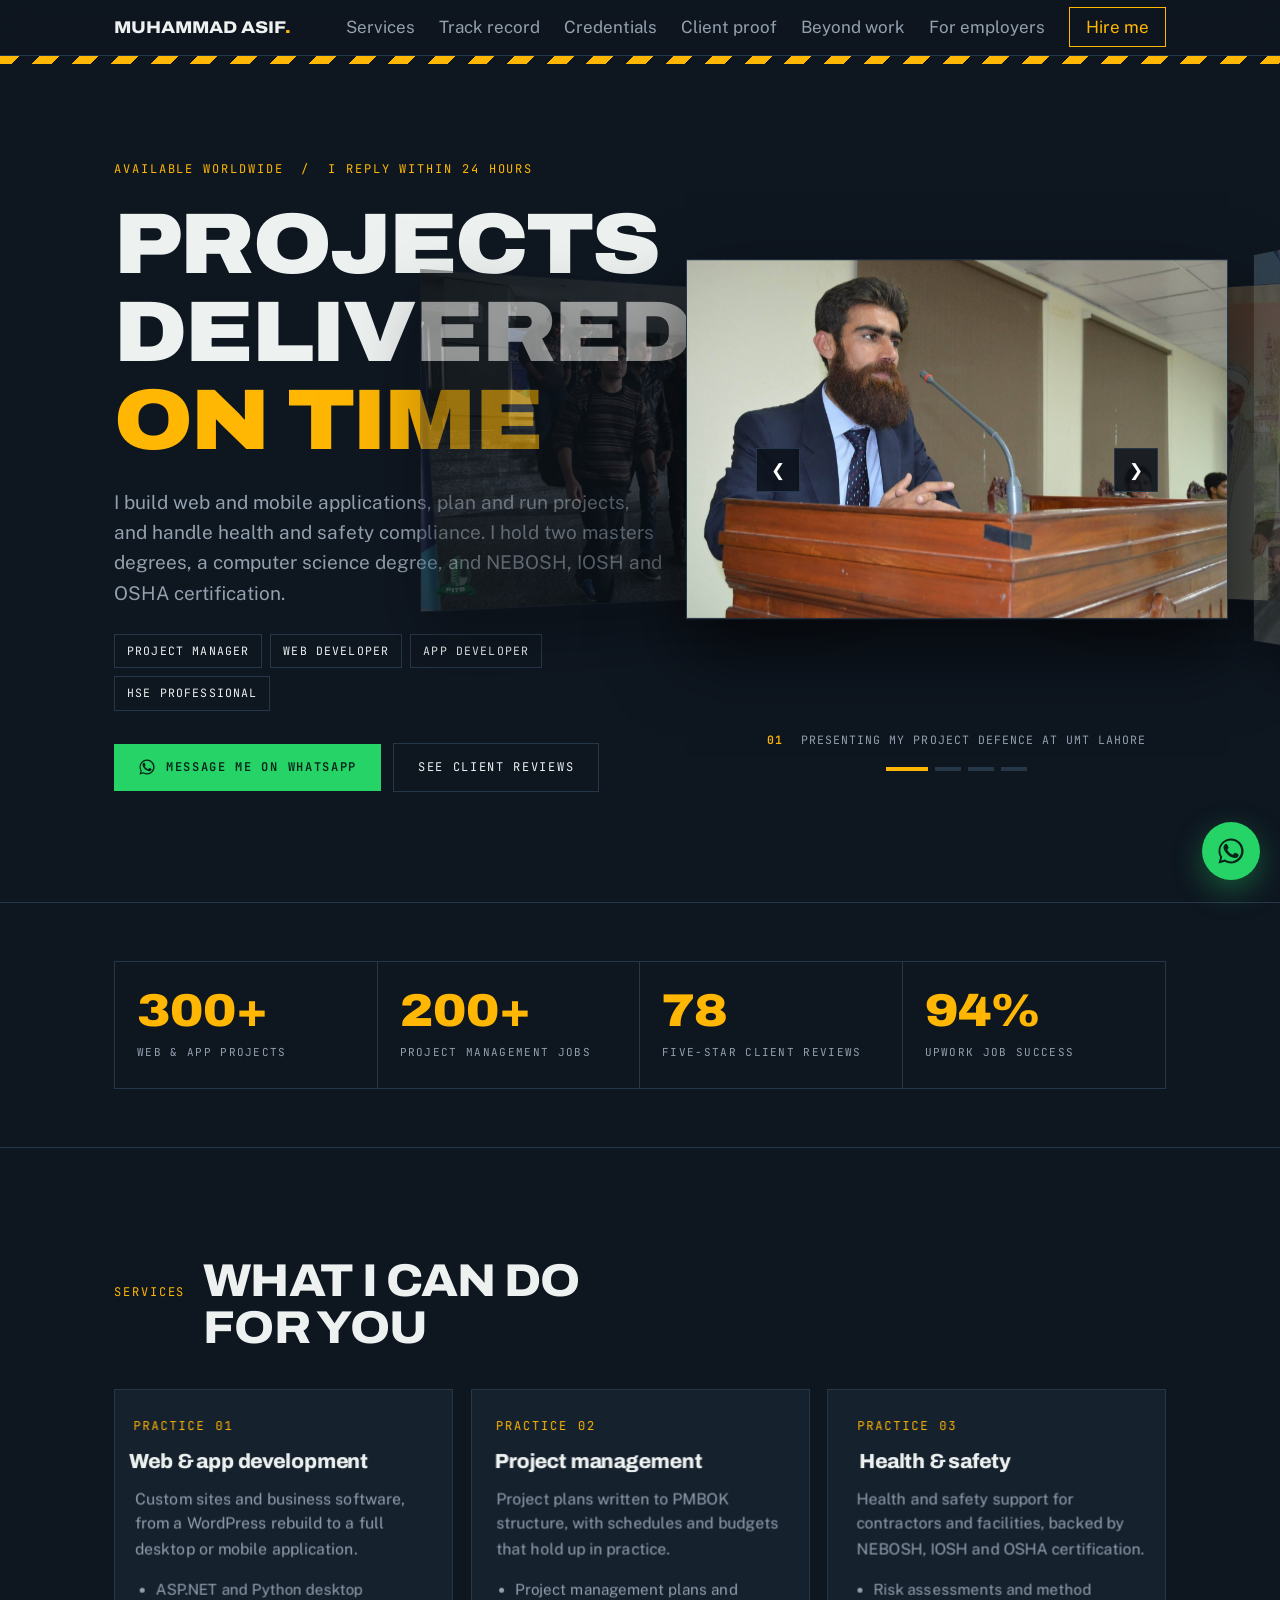
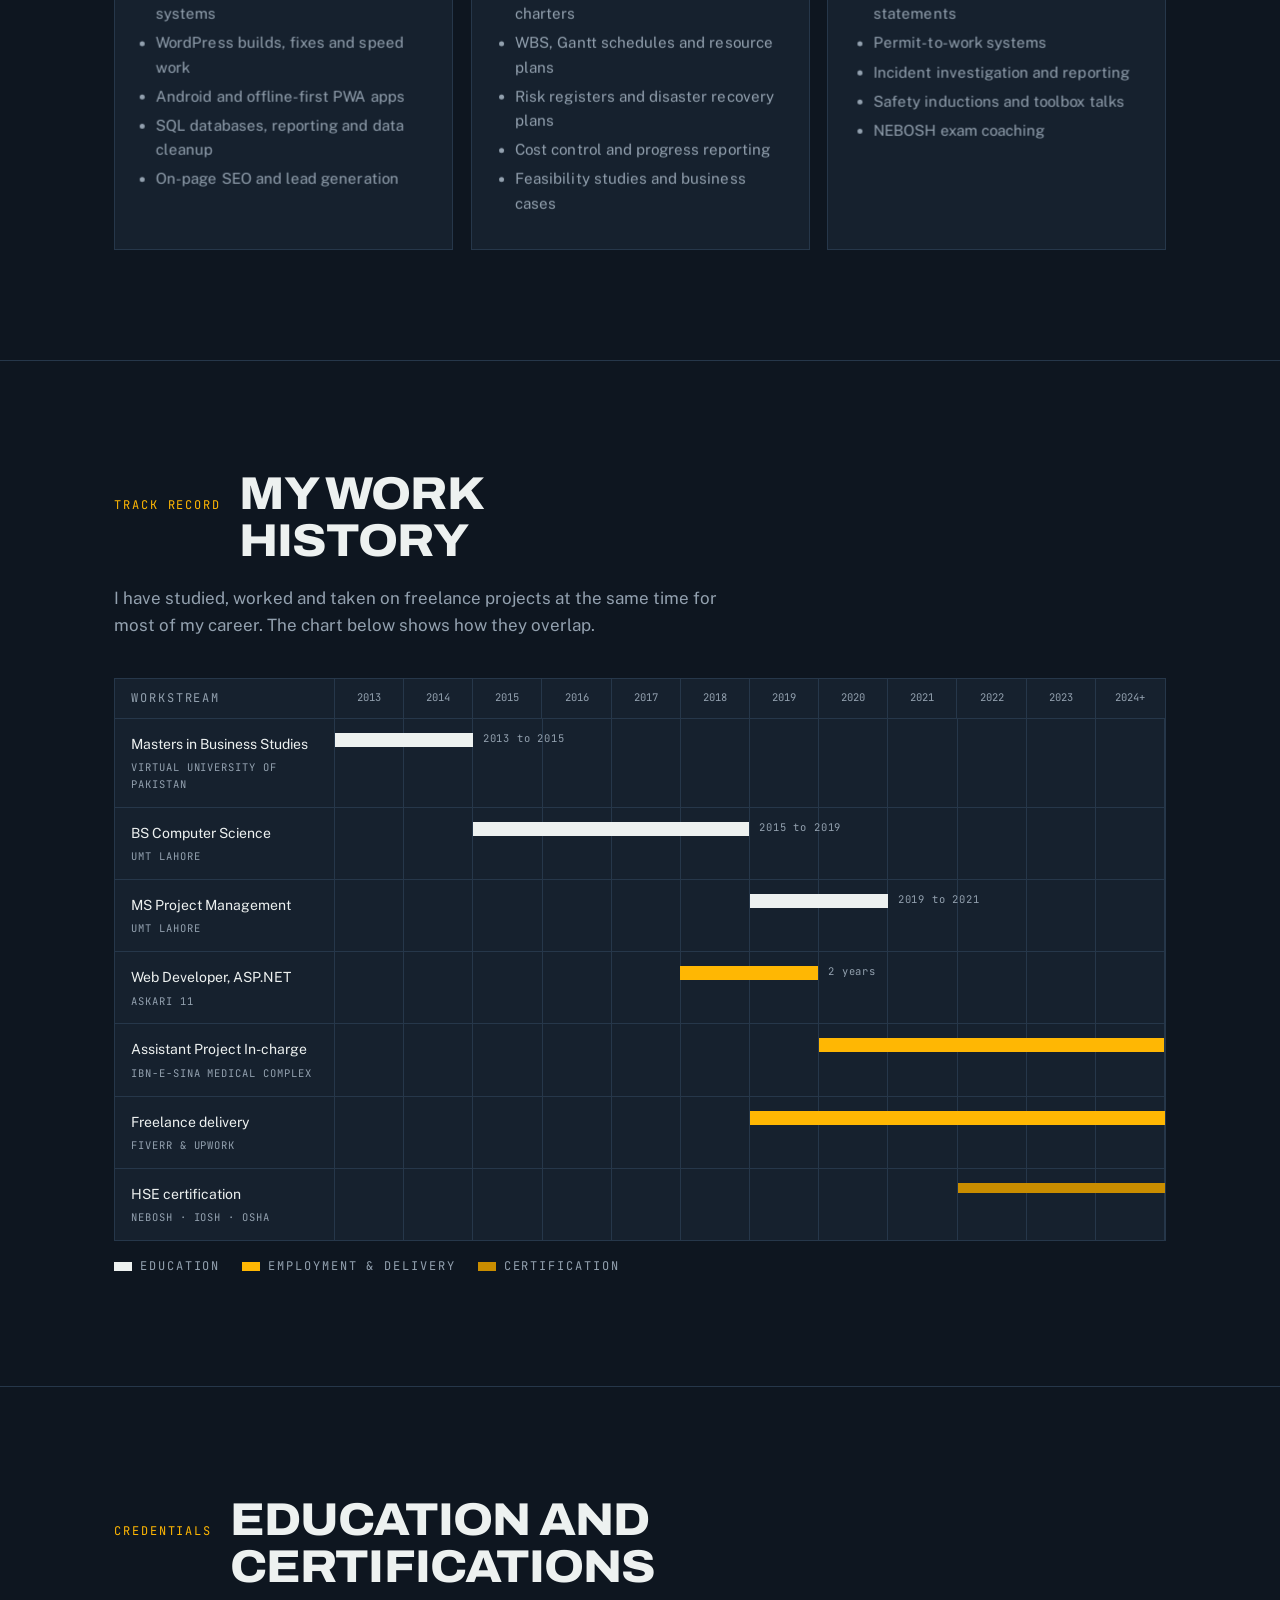
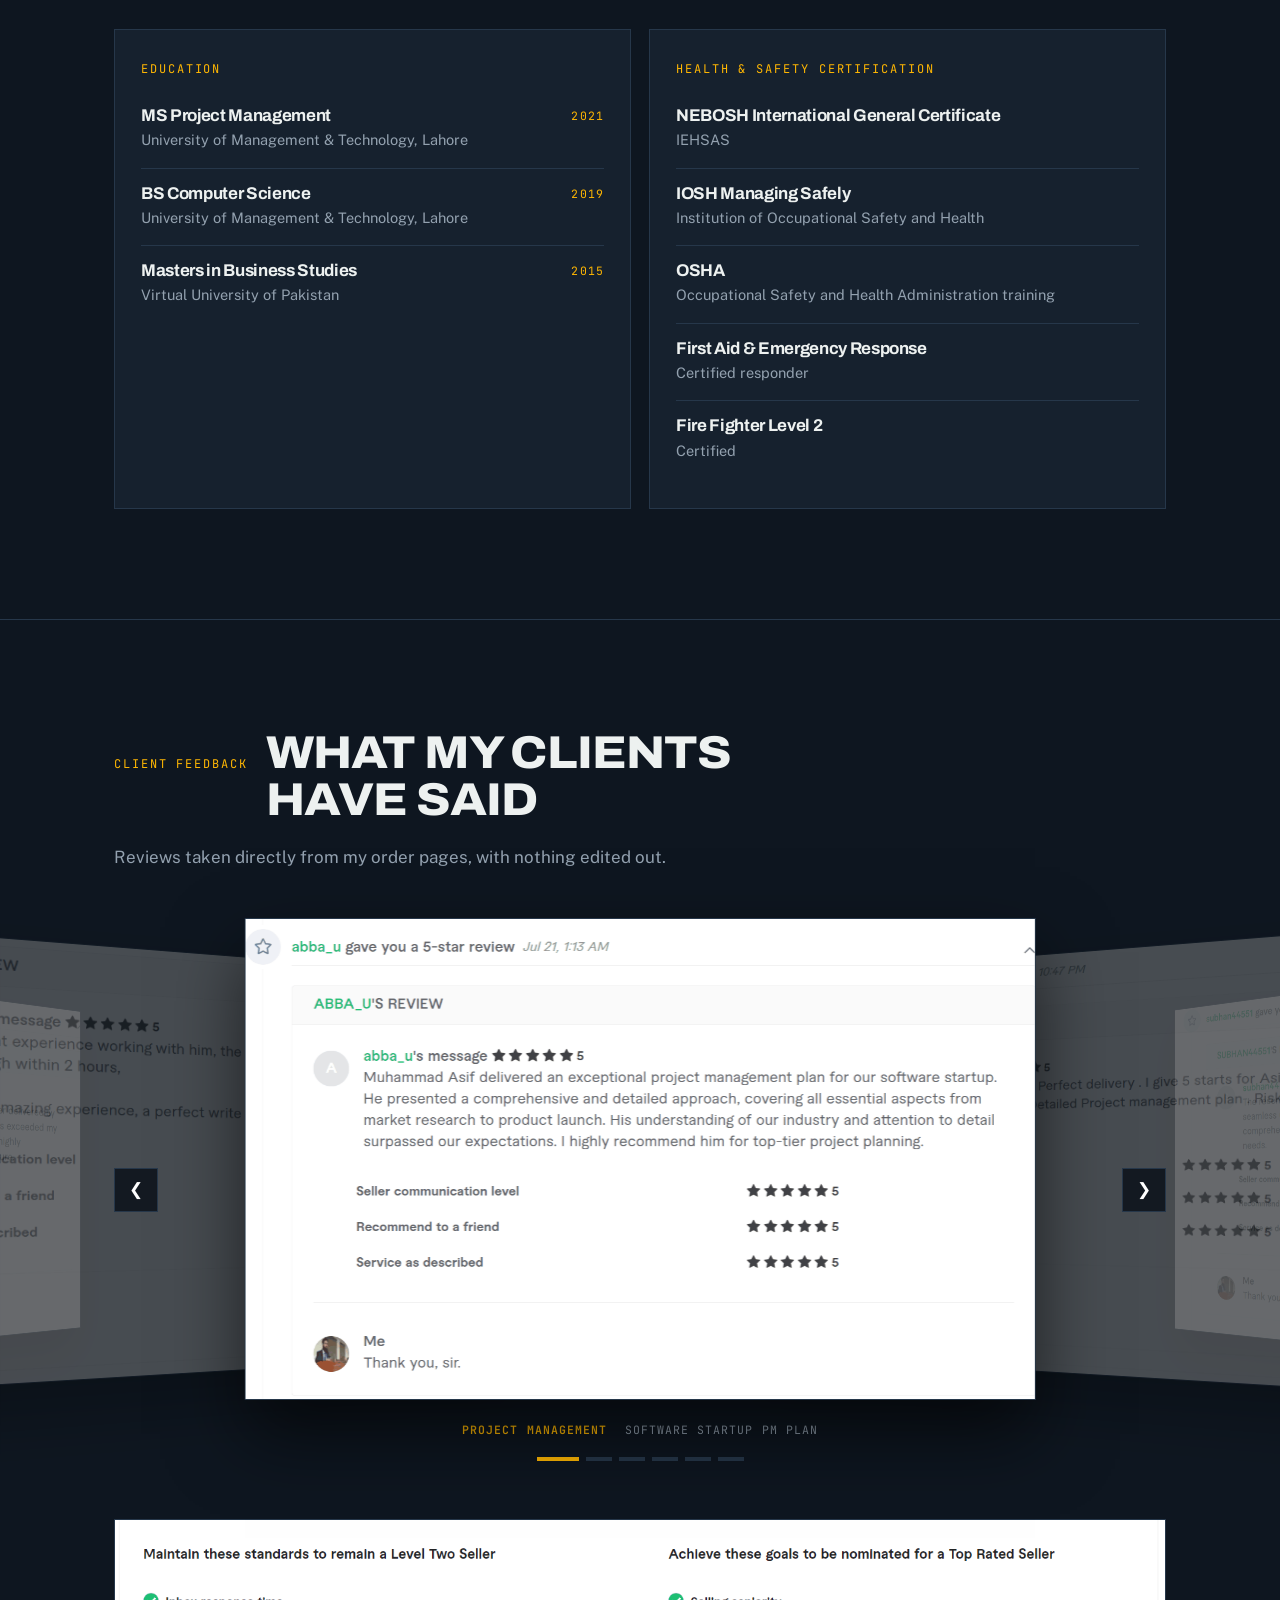
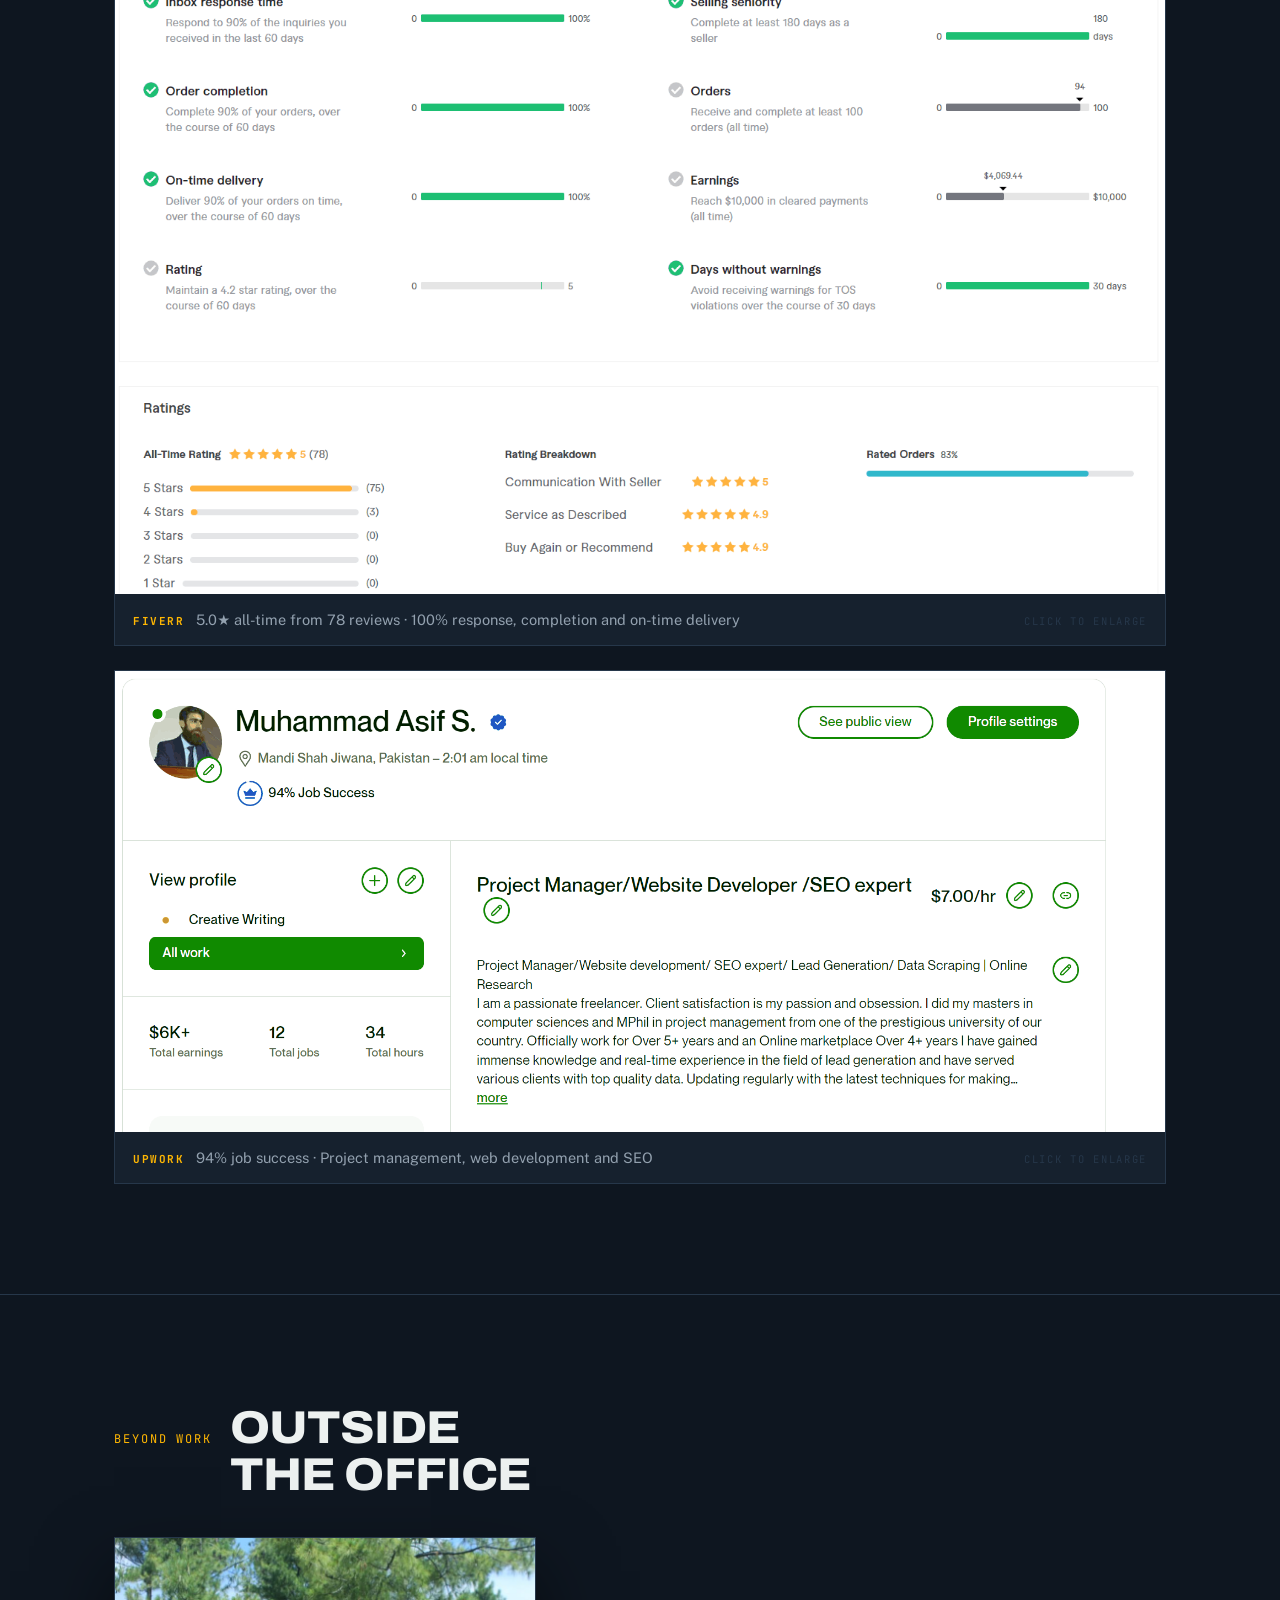
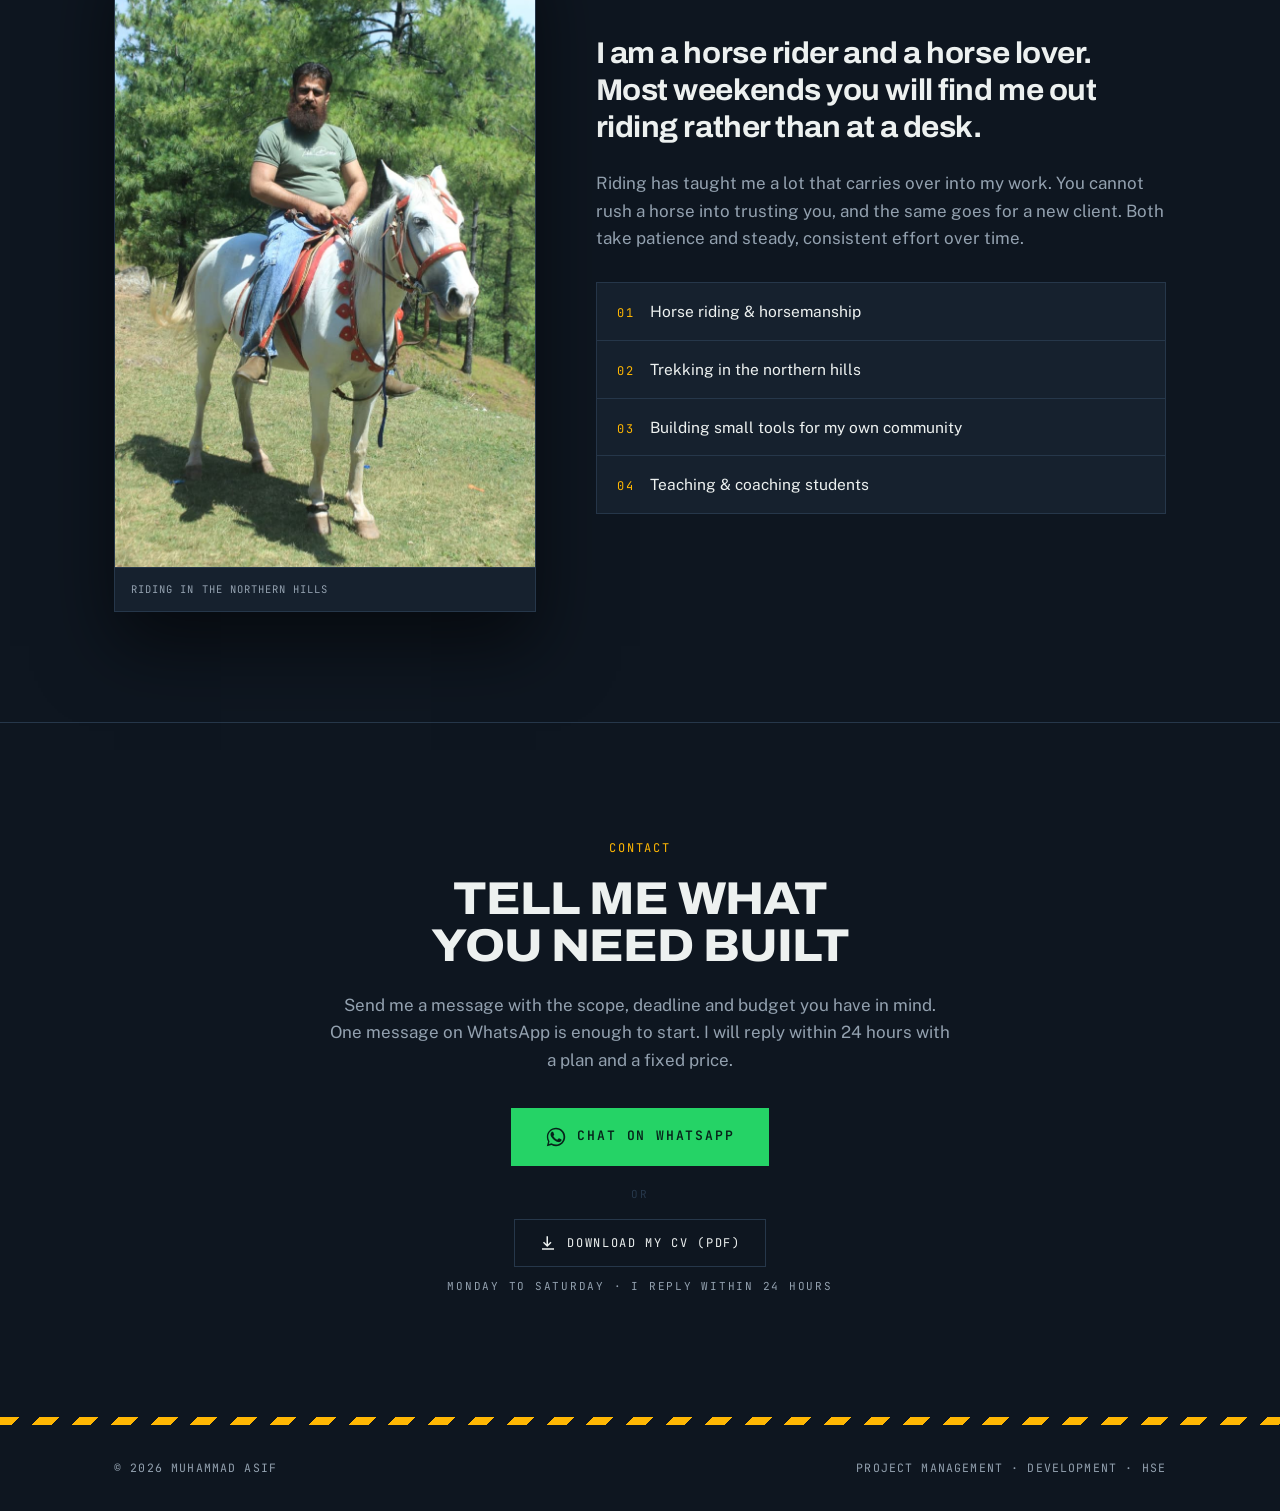
==== commit 500dbeee: "Update index.html" ====
--- a/index.html
+++ b/index.html
@@ -3,7 +3,7 @@
 <head>
 <meta charset="utf-8">
 <meta name="viewport" content="width=device-width, initial-scale=1">
-<title>Muhammad Asif | Project Manager, Web Developer and HSE Professional</title>
+<title>Muhammad Asif Raza Mir Shah | Project Manager, Web Developer and HSE Professional</title>
 <meta name="description" content="Muhammad Asif. MS Project Management and BS Computer Science (UMT Lahore), NEBOSH IGC, IOSH and OSHA certified. Web and app development, project management and health &amp; safety consulting.">
 <meta property="og:title" content="Muhammad Asif | Project Manager, Web Developer and HSE Professional">
 <meta property="og:description" content="300+ development projects, 200+ project management engagements, 5-star rated. Available worldwide.">
--- a/css/style.css
+++ b/css/style.css
@@ -30,11 +30,11 @@
 
 /* ---------- nav ---------- */
 header{position:sticky;top:0;z-index:60;background:rgba(14,22,32,.86);backdrop-filter:blur(10px);border-bottom:1px solid var(--line)}
-.nav{display:flex;align-items:center;justify-content:space-between;gap:20px;padding-block:14px}
-.brand{font-family:"Archivo";font-weight:800;font-stretch:112%;font-size:17px}
+.nav{display:flex;align-items:center;justify-content:space-between;gap:20px;padding-block:14px;flex-wrap:nowrap}
+.brand{font-family:"Archivo";font-weight:800;font-stretch:112%;font-size:17px;white-space:nowrap}
 .brand span{color:var(--hi)}
-.nav ul{display:flex;gap:26px;list-style:none;margin:0;padding:0}
-.nav a{text-decoration:none;color:var(--muted);transition:color .2s}
+.nav ul{display:flex;gap:24px;list-style:none;margin:0;padding:0;flex-wrap:nowrap}
+.nav a{text-decoration:none;color:var(--muted);transition:color .2s;white-space:nowrap}
 .nav a:hover{color:var(--hi)}
 .nav-cta{border:1px solid var(--hi);color:var(--hi)!important;padding:9px 16px}
 
@@ -49,7 +49,7 @@
 .menu-btn[aria-expanded="true"] span:nth-child(2){opacity:0}
 .menu-btn[aria-expanded="true"] span:nth-child(3){transform:translateY(-7px) rotate(-45deg)}
 
-@media(max-width:900px){
+@media(max-width:1040px){
   .menu-btn{display:flex}
   #menu{position:absolute;top:calc(100% + 14px);left:calc(-1 * var(--pad));right:calc(-1 * var(--pad));
     background:var(--ink);border-top:1px solid var(--line);border-bottom:1px solid var(--line);
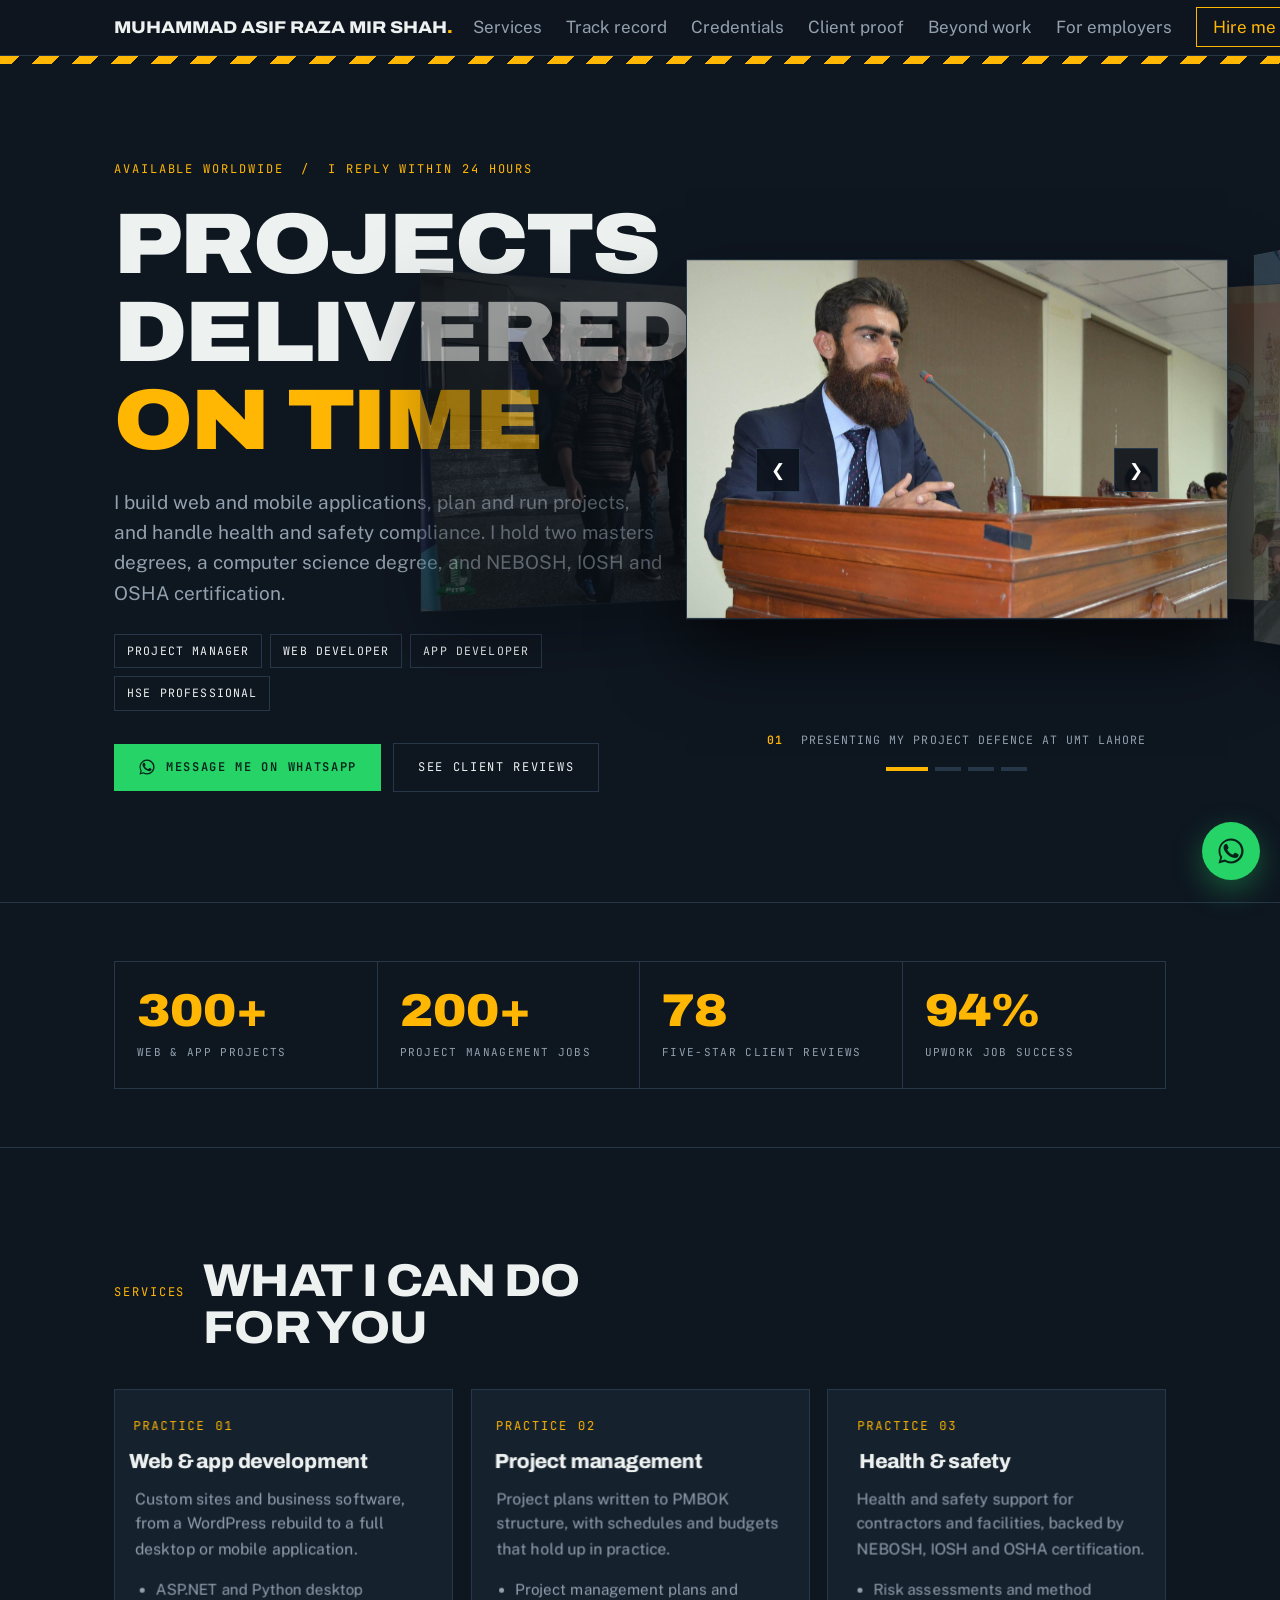
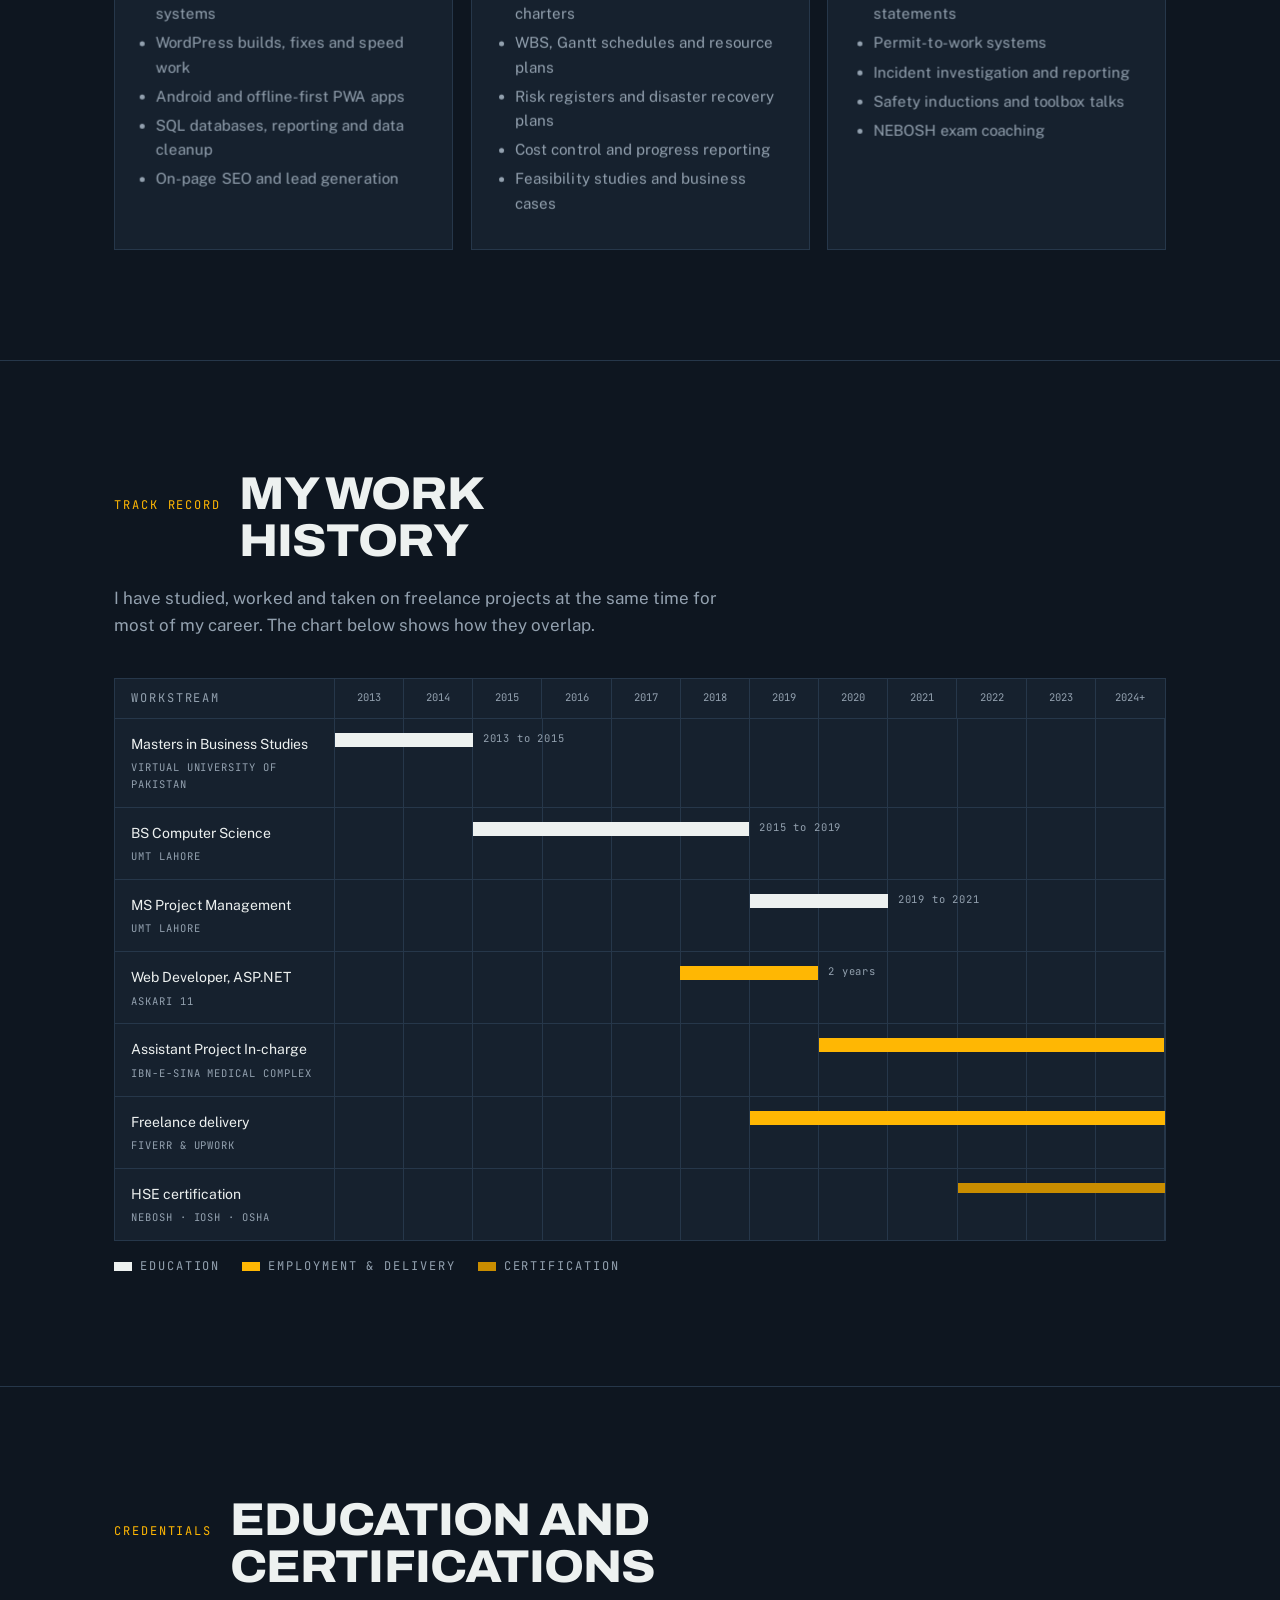
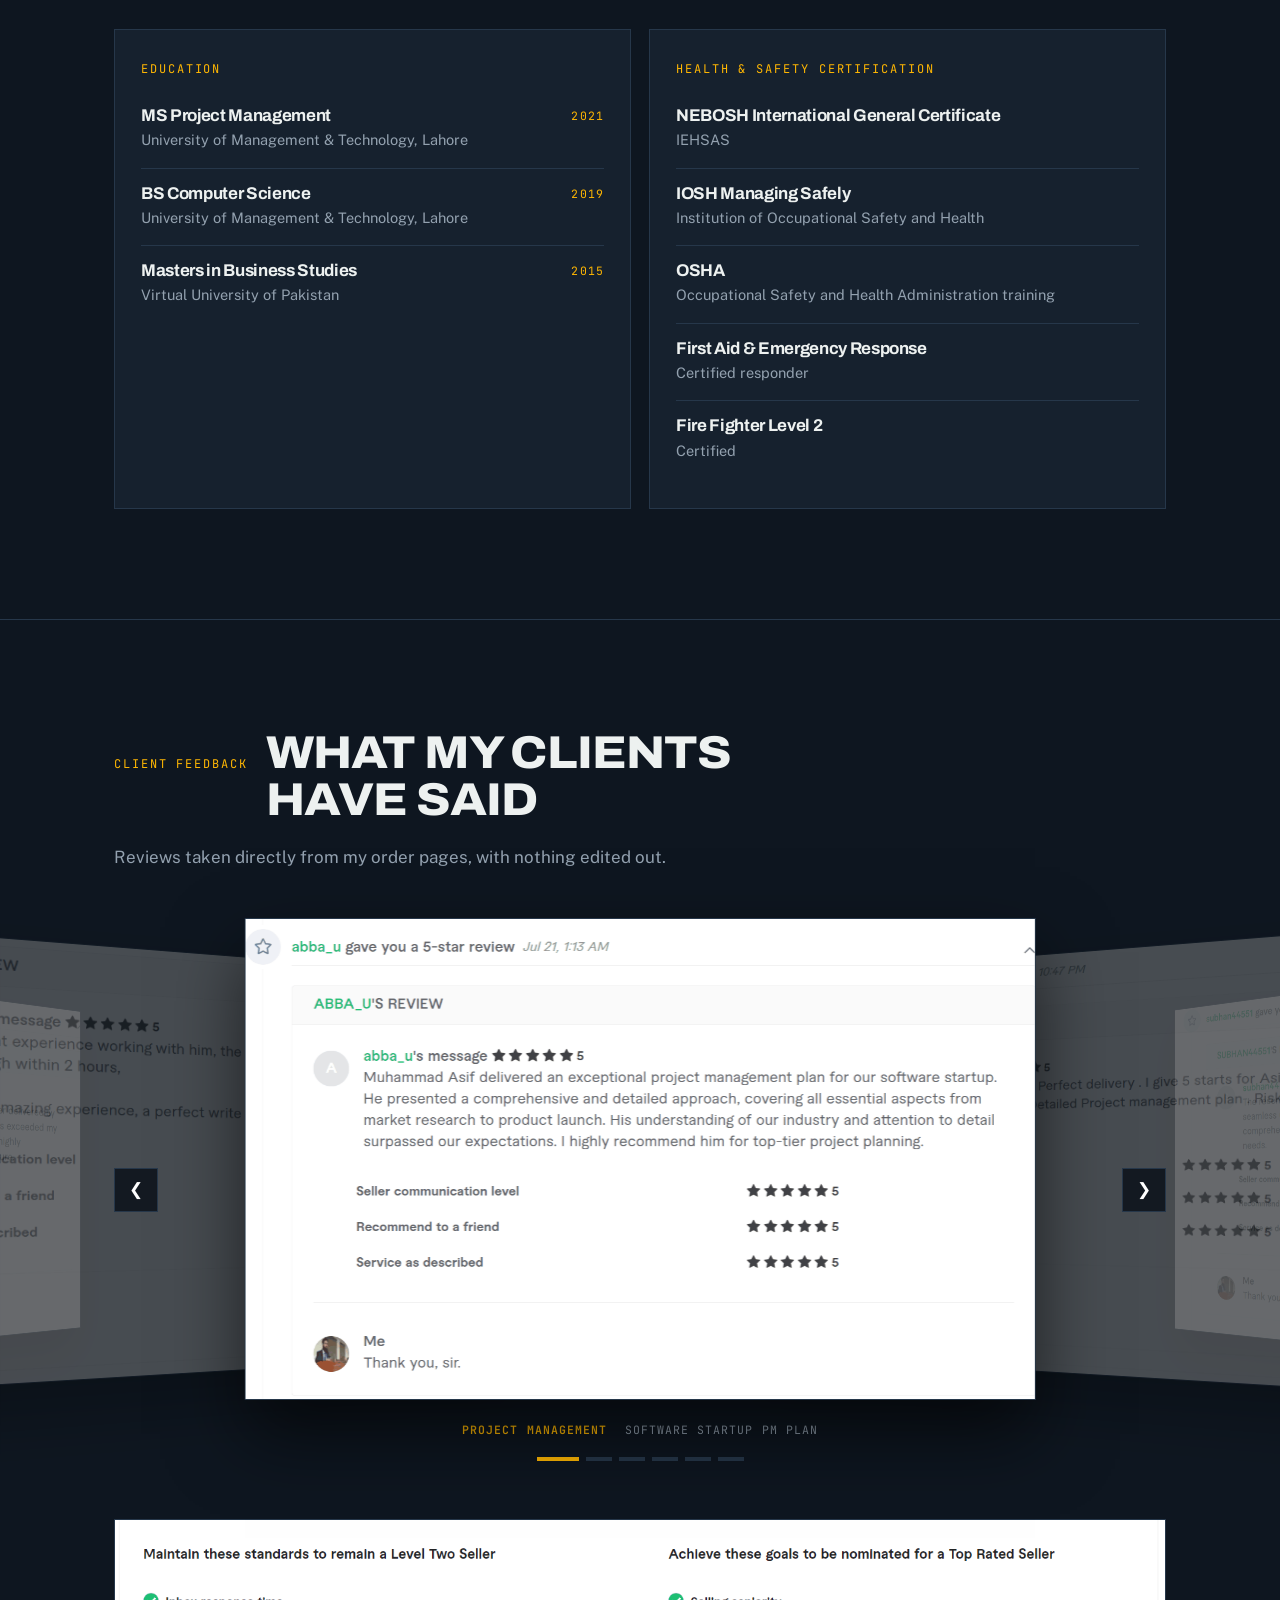
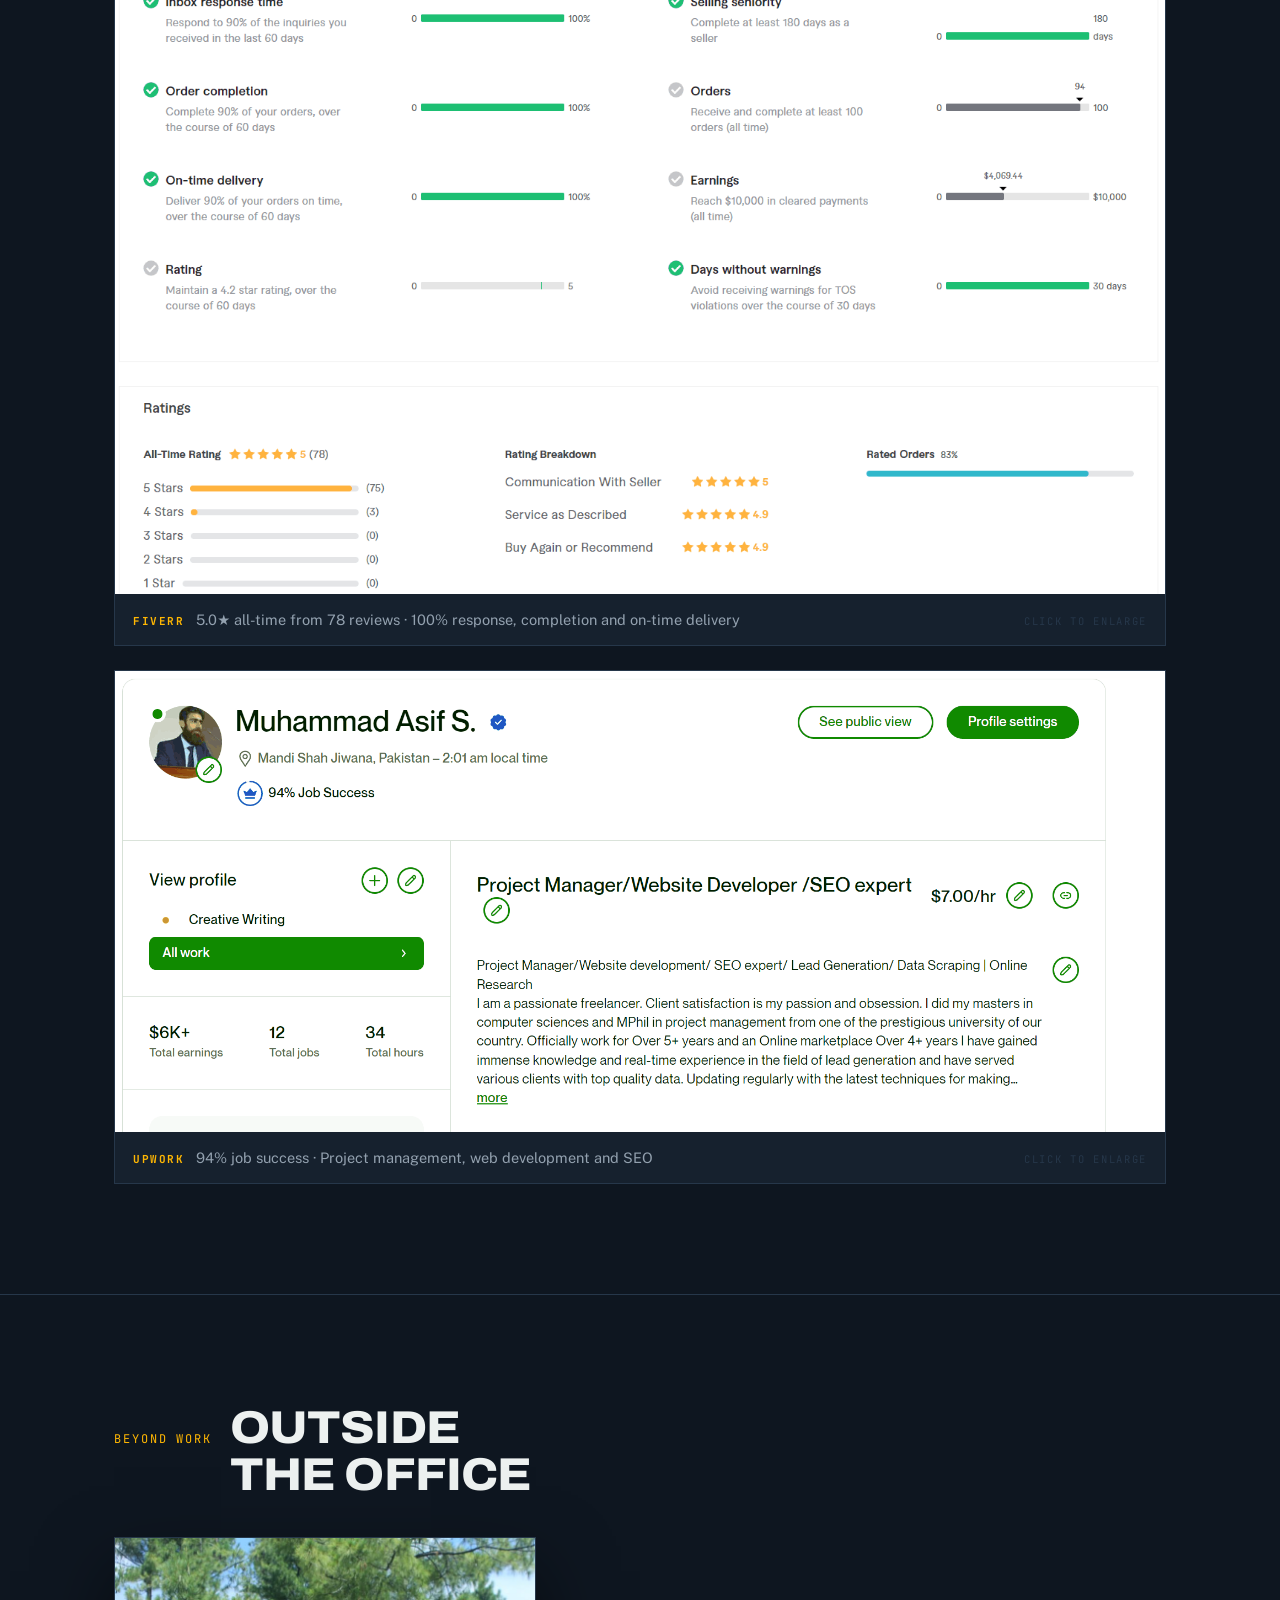
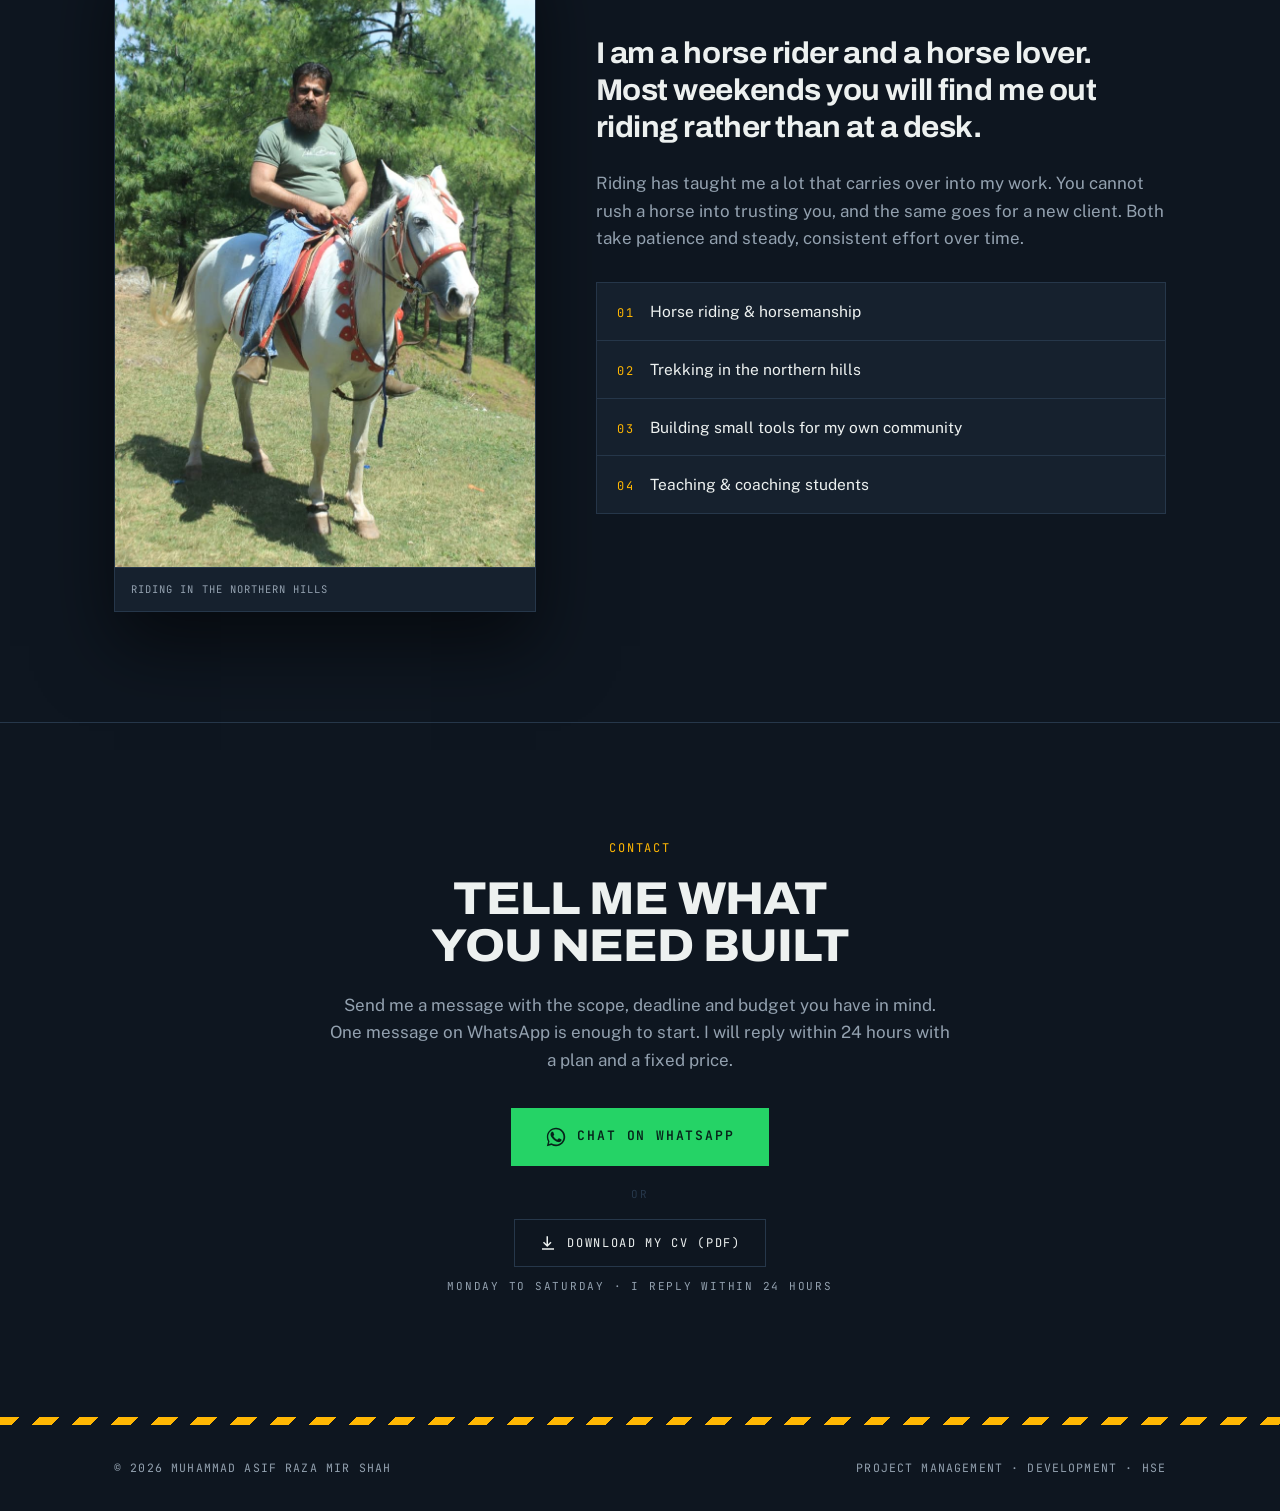
==== commit a7739f2e: "Update index.html" ====
--- a/index.html
+++ b/index.html
@@ -4,8 +4,8 @@
 <meta charset="utf-8">
 <meta name="viewport" content="width=device-width, initial-scale=1">
 <title>Muhammad Asif Raza Mir Shah | Project Manager, Web Developer and HSE Professional</title>
-<meta name="description" content="Muhammad Asif. MS Project Management and BS Computer Science (UMT Lahore), NEBOSH IGC, IOSH and OSHA certified. Web and app development, project management and health &amp; safety consulting.">
-<meta property="og:title" content="Muhammad Asif | Project Manager, Web Developer and HSE Professional">
+<meta name="description" content="Muhammad Asif Raza Mir Shah. MS Project Management and BS Computer Science (UMT Lahore), NEBOSH IGC, IOSH and OSHA certified. Web and app development, project management and health &amp; safety consulting.">
+<meta property="og:title" content="Muhammad Asif Raza Mir Shah | Project Manager, Web Developer and HSE Professional">
 <meta property="og:description" content="300+ development projects, 200+ project management engagements, 5-star rated. Available worldwide.">
 <meta property="og:type" content="website">
 <link rel="preconnect" href="https://fonts.googleapis.com">
@@ -22,7 +22,7 @@
 
 <header>
   <div class="wrap nav">
-    <div class="brand">MUHAMMAD ASIF<span>.</span></div>
+    <div class="brand">MUHAMMAD ASIF RAZA MIR SHAH<span>.</span></div>
     <button class="menu-btn" id="menuBtn" aria-label="Open menu" aria-expanded="false" aria-controls="menu">
       <span></span><span></span><span></span>
     </button>
@@ -280,7 +280,7 @@
 
 <div class="stripe"></div>
 <div class="wrap"><footer>
-  <span>&copy; <span id="yr"></span> Muhammad Asif</span>
+  <span>&copy; <span id="yr"></span> Muhammad Asif Raza Mir Shah</span>
   <span>Project Management · Development · HSE</span>
 </footer></div>
 
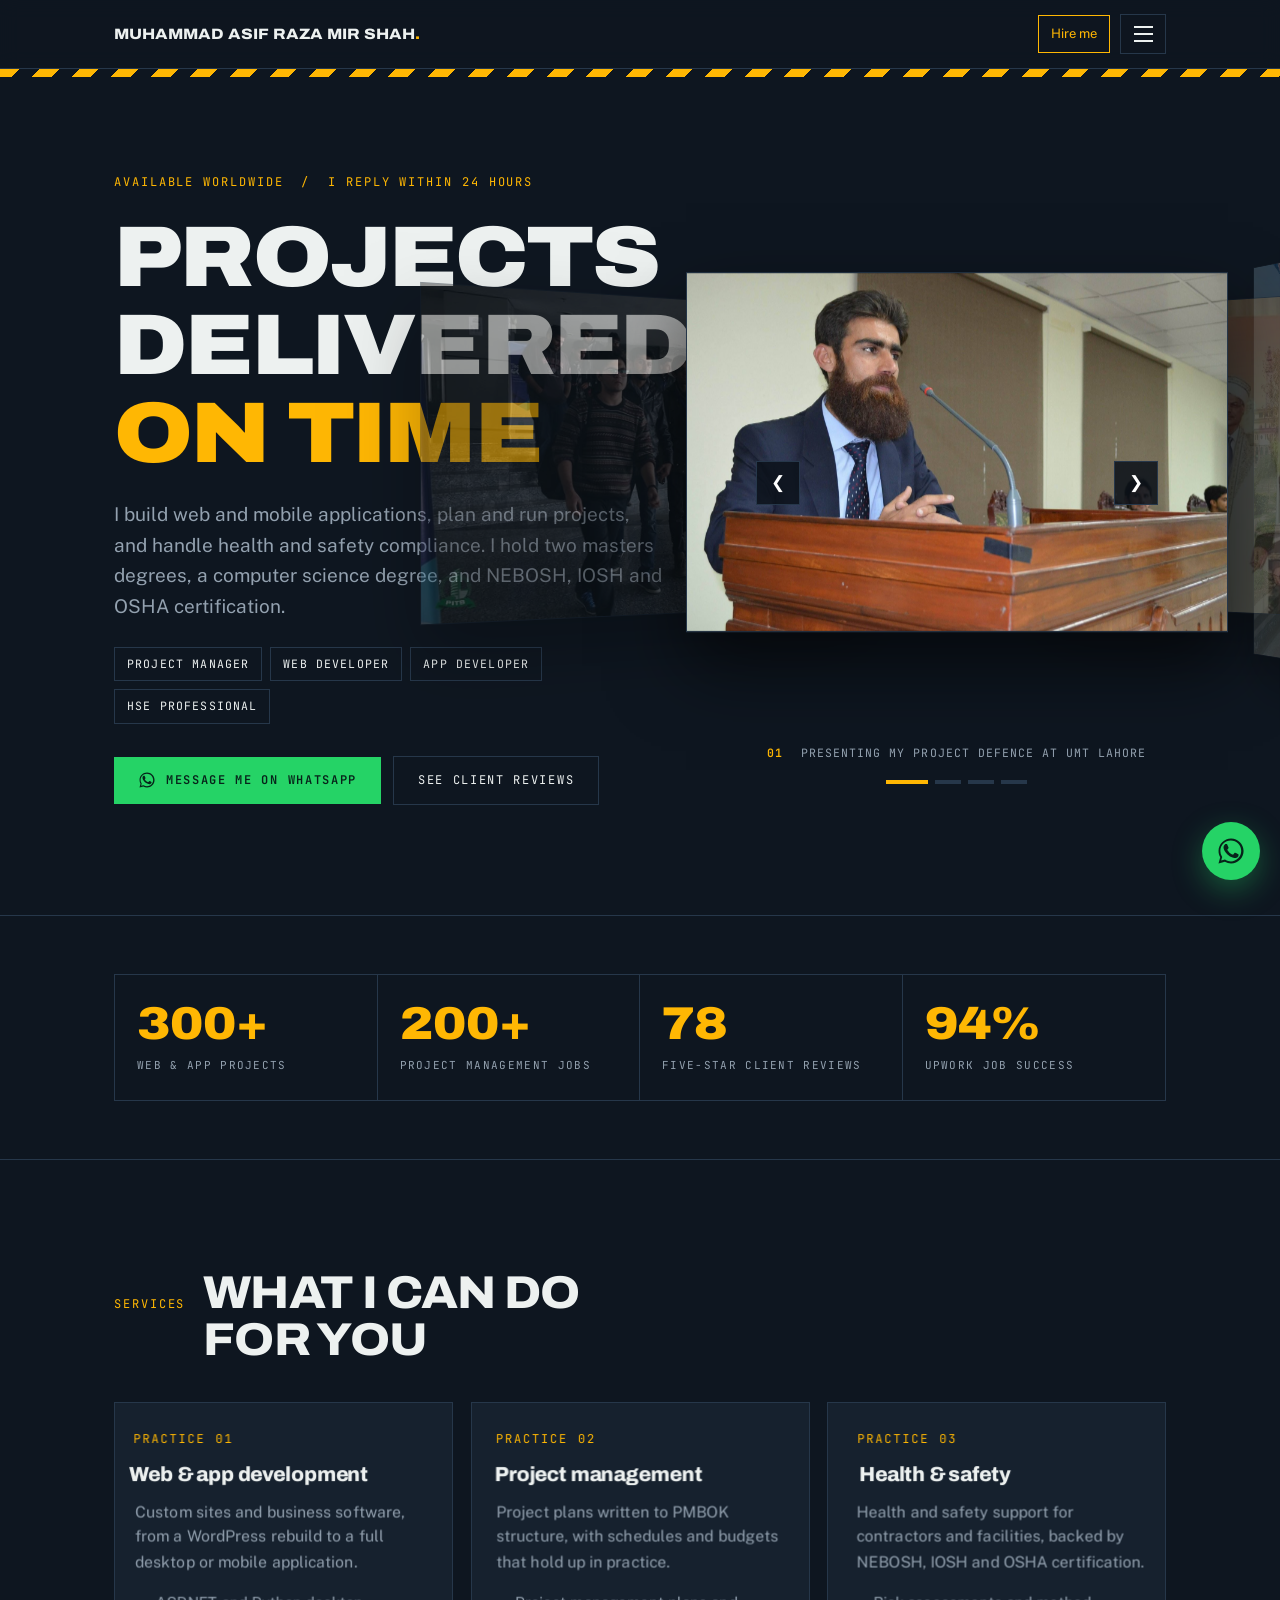
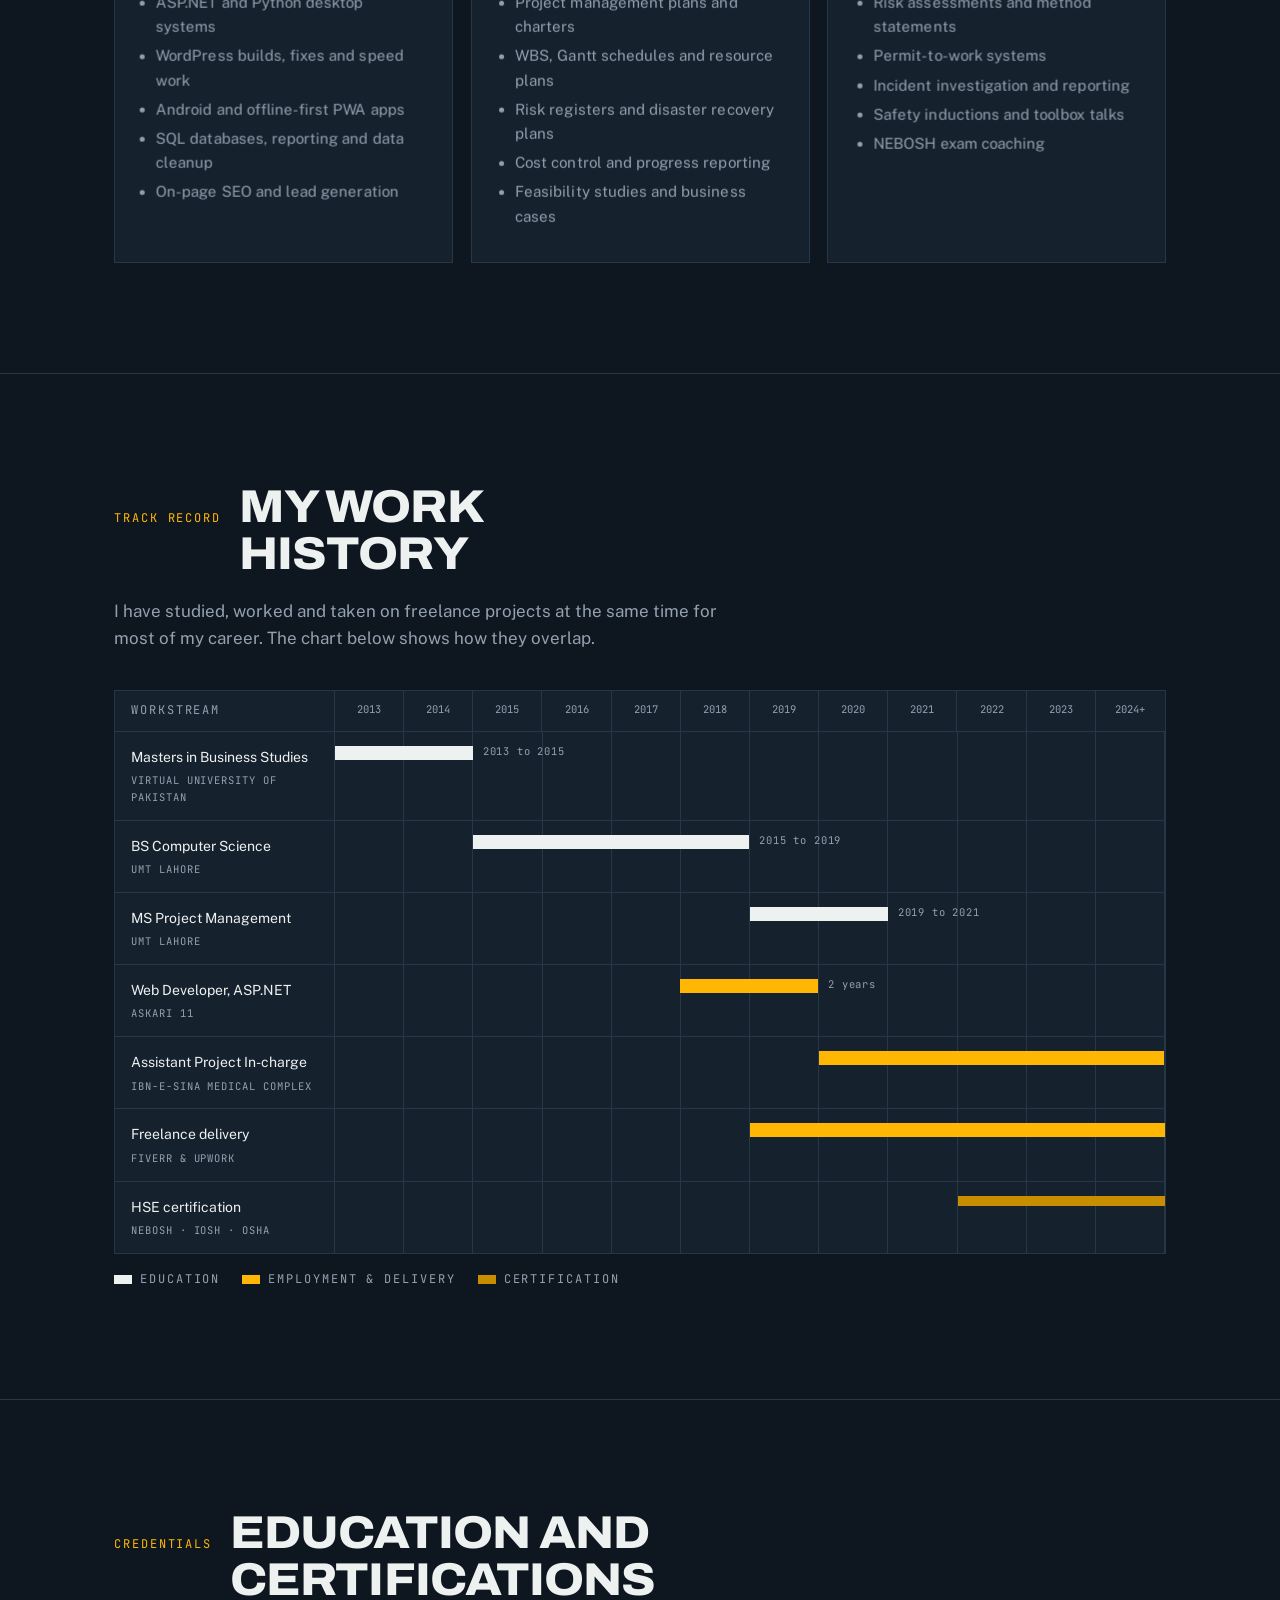
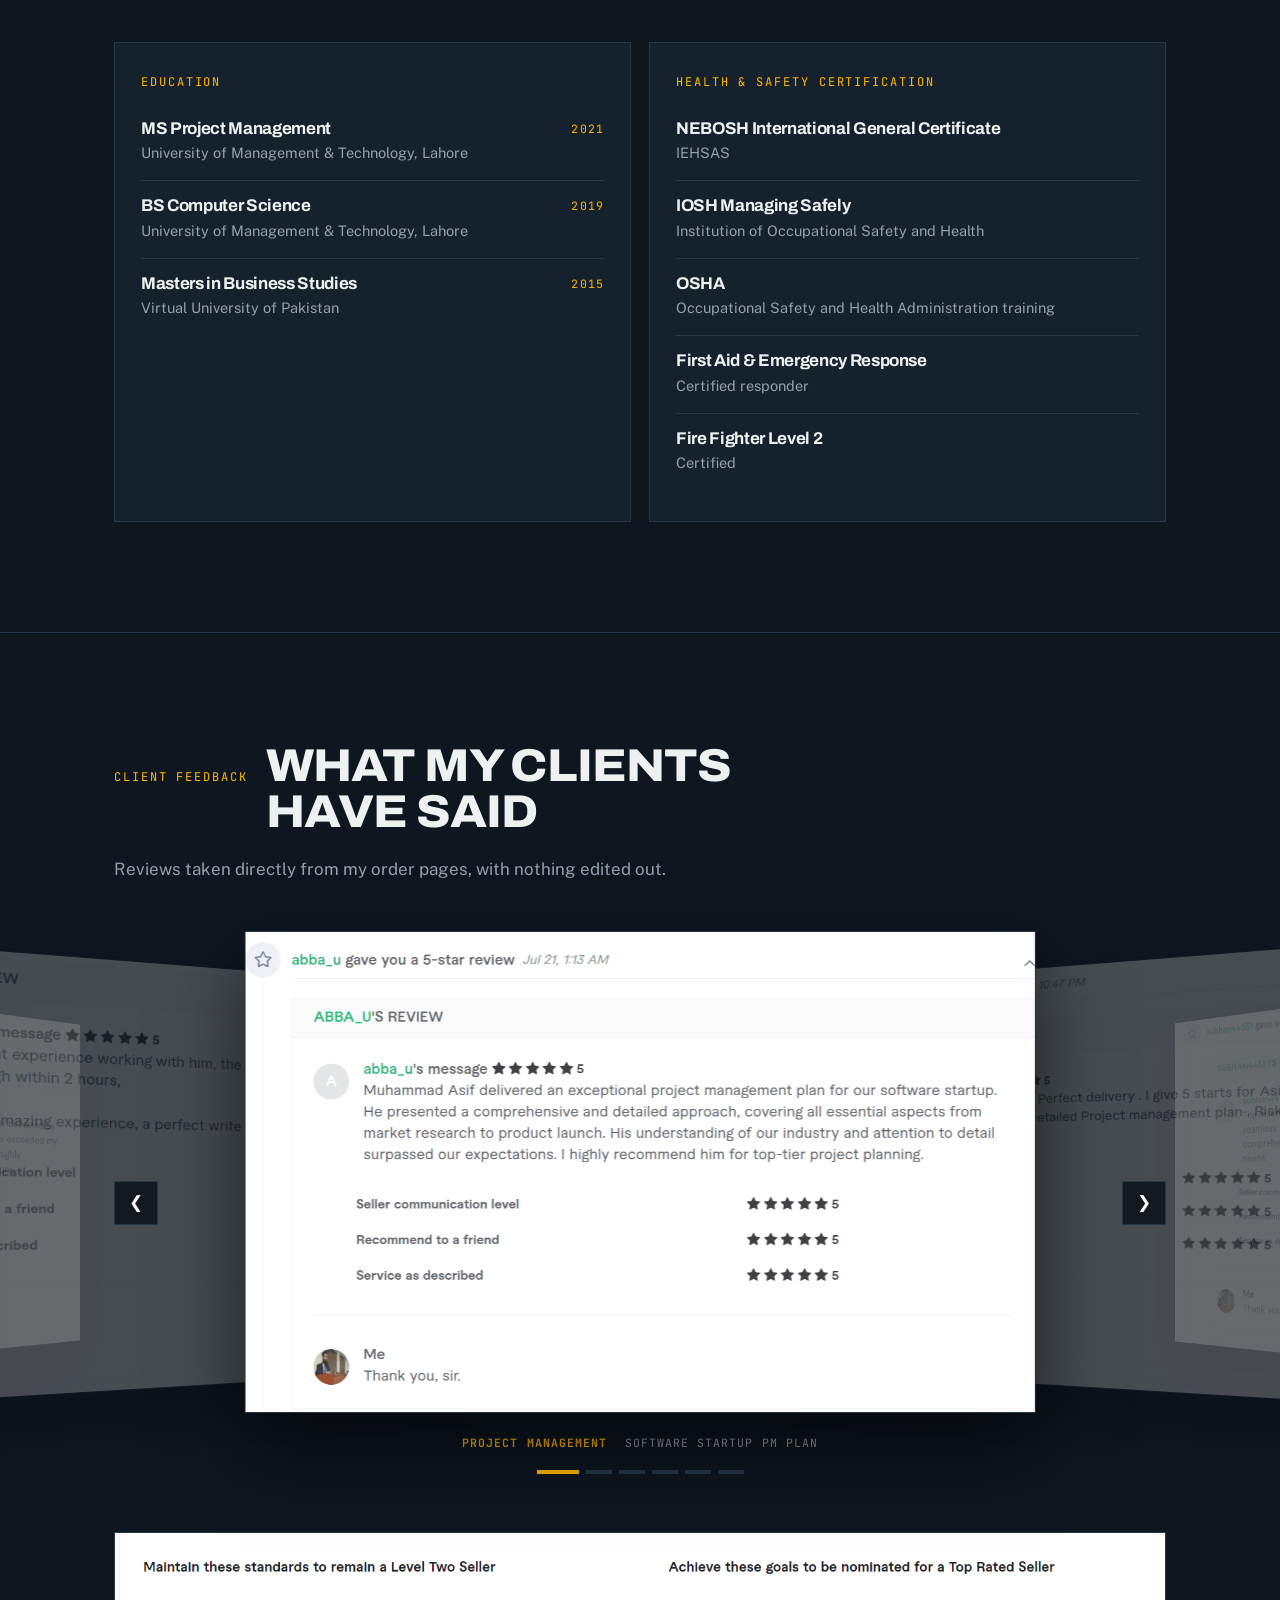
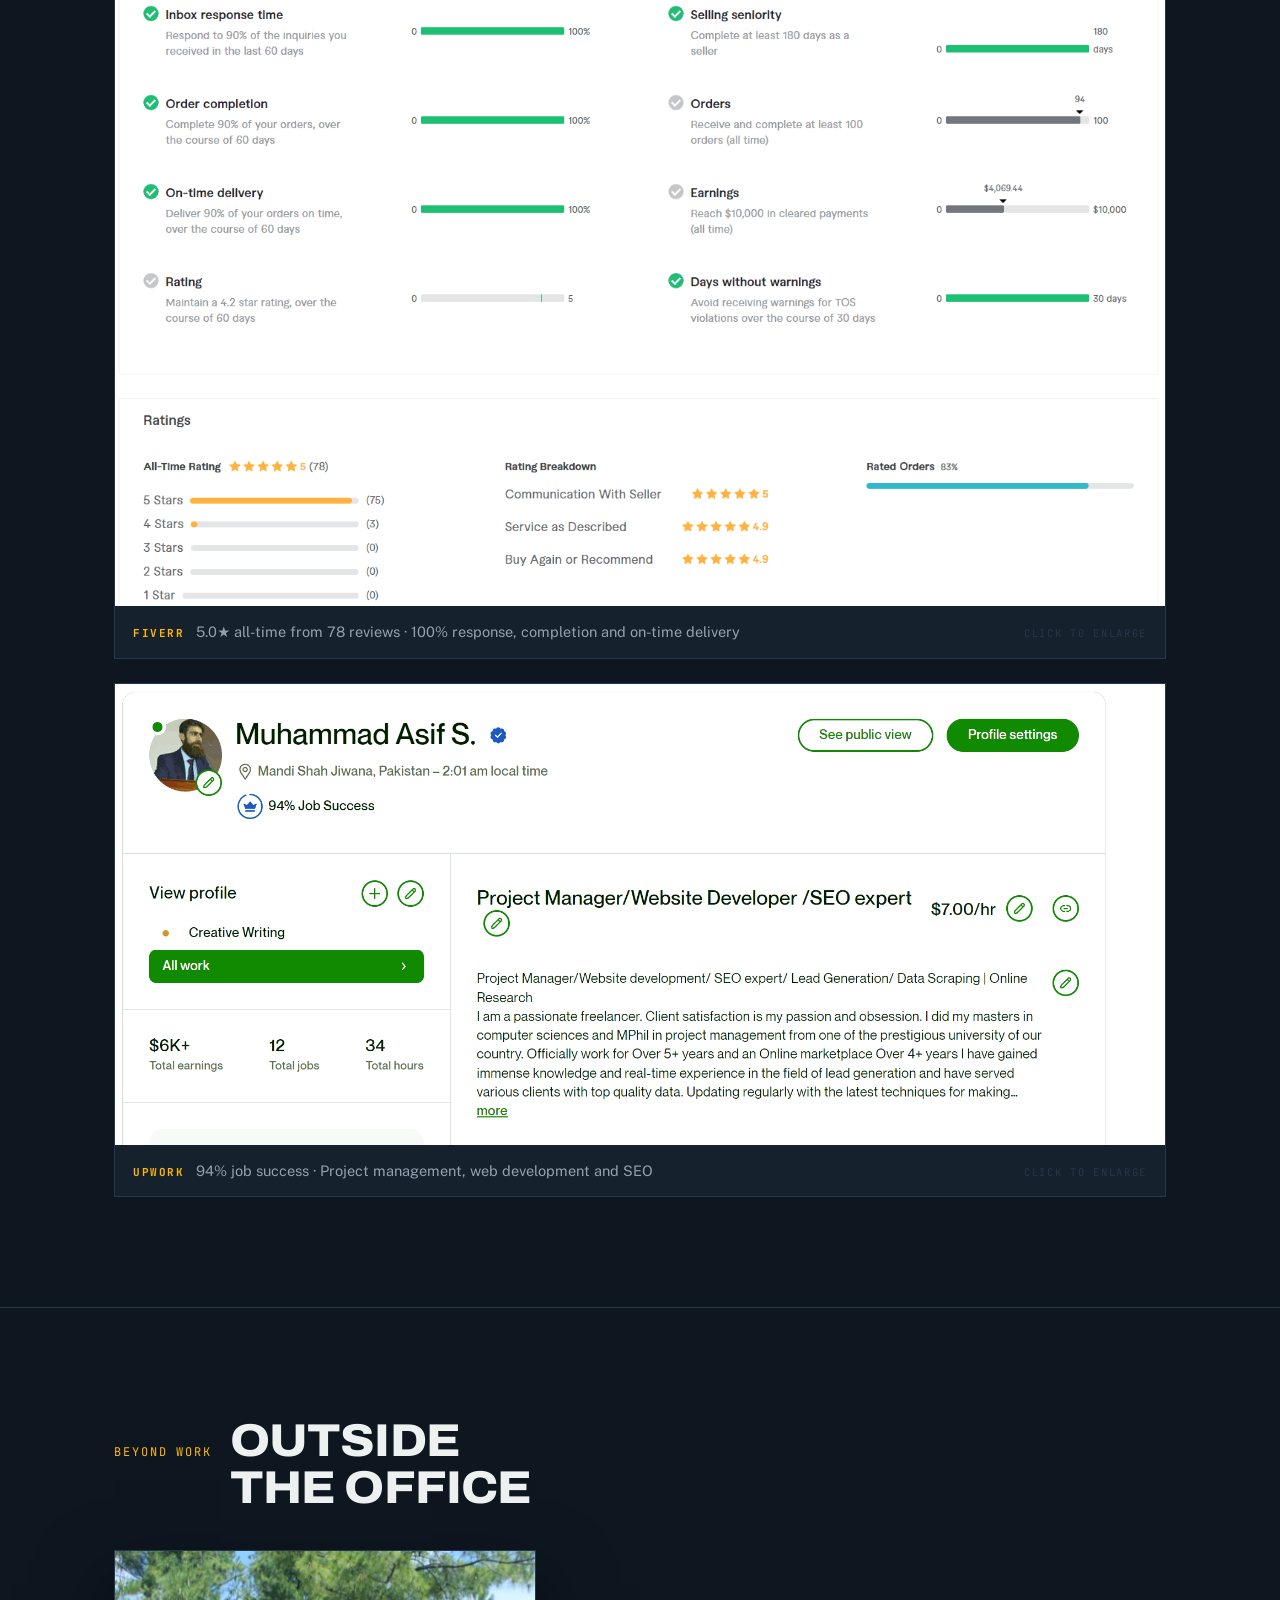
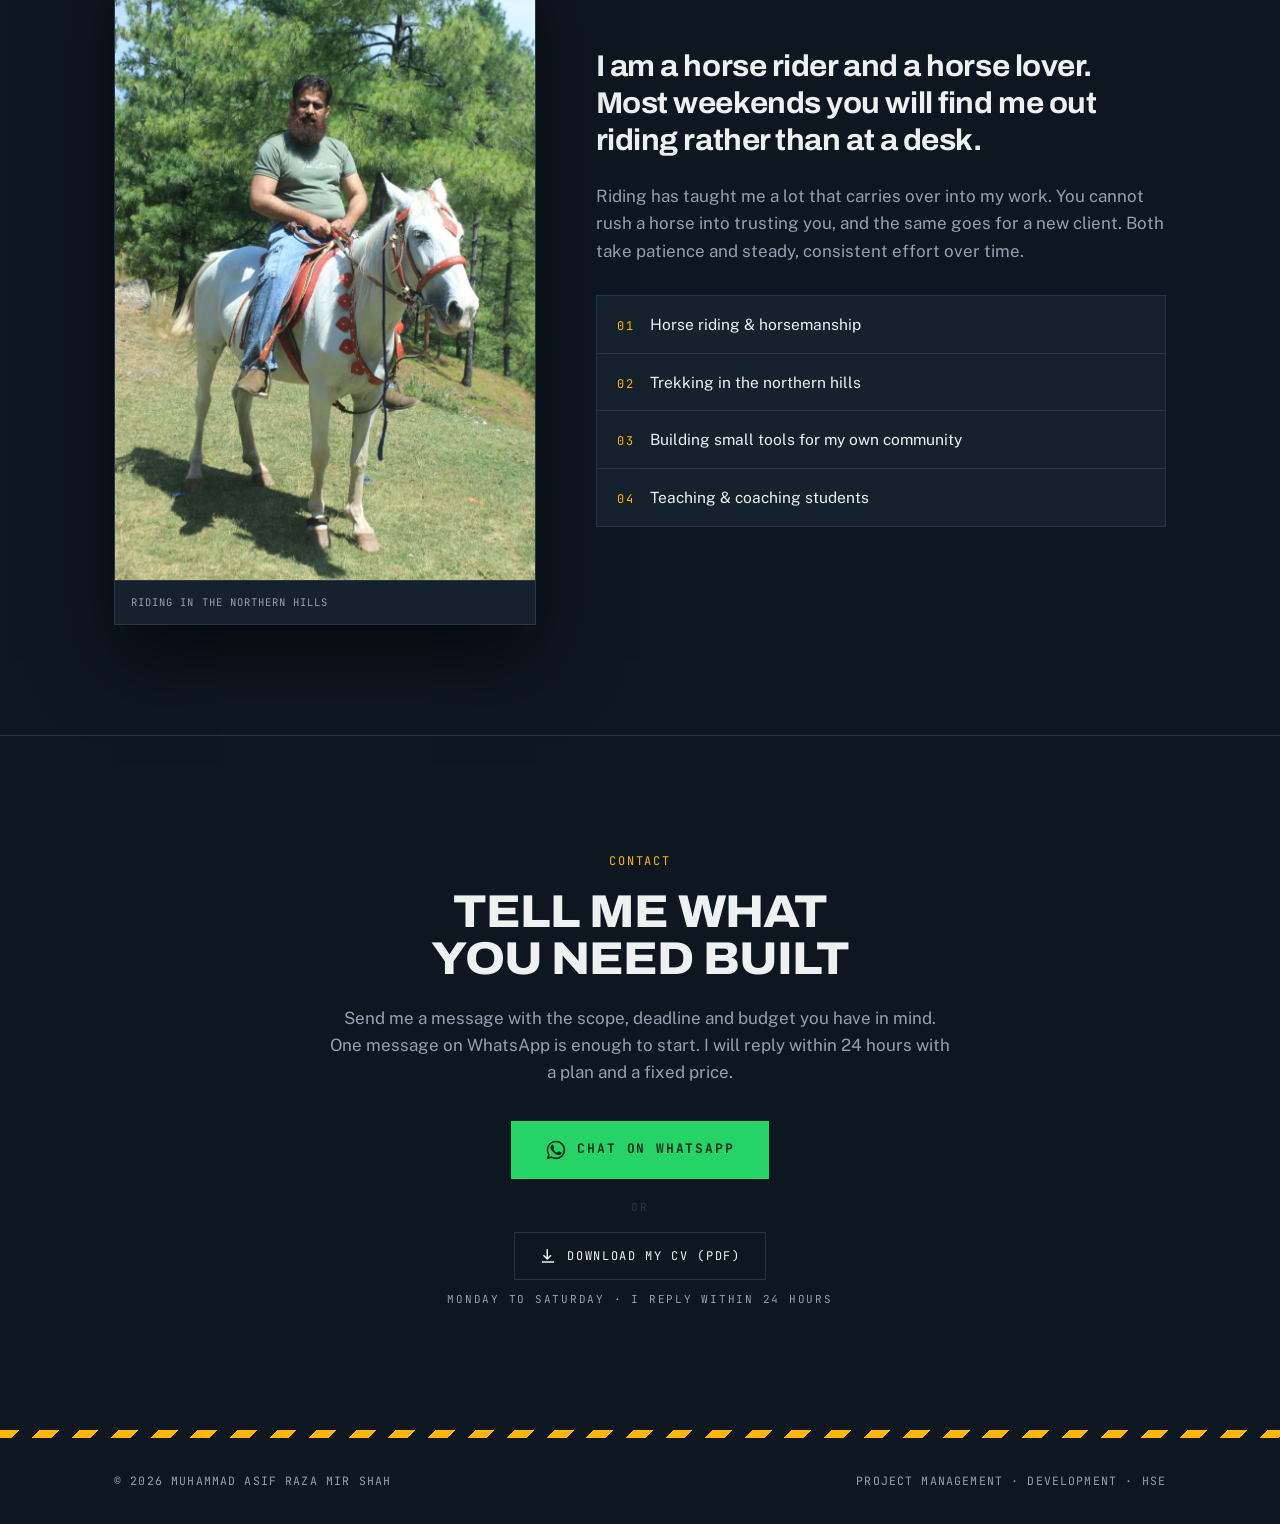
==== commit 60e0bc12: "Update index.html" ====
--- a/index.html
+++ b/index.html
@@ -17,15 +17,46 @@
 .menu-btn{display:none}
 </style>
 <link rel="stylesheet" href="css/style.css?v=3">
+
+<style id="pinned-hire-me-fix">
+/* Keep the Hire Me action fully visible at every screen width and zoom level. */
+.nav{display:flex;align-items:center;flex-wrap:nowrap;min-width:0}
+.nav>.brand{flex:0 1 auto;min-width:0}
+.nav>#menu{flex:0 1 auto;min-width:0;margin-left:auto}
+.nav>#menu ul{gap:clamp(5px,.7vw,12px)}
+.nav>#menu a{font-size:clamp(11px,.94vw,13px)}
+.nav-actions{display:flex;align-items:center;gap:10px;flex:0 0 auto;margin-left:6px}
+.nav-actions .nav-hire-pinned{display:inline-flex;align-items:center;justify-content:center;flex:0 0 auto;
+  font-size:13px;line-height:1.35;white-space:nowrap;text-decoration:none;border:1px solid var(--hi);
+  color:var(--hi);padding:9px 12px;box-sizing:border-box}
+.nav-actions .nav-hire-pinned:hover{background:rgba(255,183,3,.1)}
+@media(max-width:1300px){
+  .nav>.brand{flex:1 1 auto;white-space:normal;overflow-wrap:anywhere;line-height:1.2}
+  .nav .menu-btn{display:flex;flex:0 0 46px}
+  .nav>#menu{position:absolute;top:100%;left:0;right:0;margin:0;
+    background:var(--ink);border-top:1px solid var(--line);border-bottom:1px solid var(--line);
+    opacity:0;visibility:hidden;transform:translateY(-10px);pointer-events:none;
+    transition:opacity .25s ease,transform .25s ease,visibility .25s}
+  .nav>#menu.open{opacity:1;visibility:visible;transform:none;pointer-events:auto}
+  .nav>#menu ul{display:block}
+  .nav>#menu li{border-bottom:1px solid var(--line)}
+  .nav>#menu li:last-child{border-bottom:0}
+  .nav>#menu ul a{display:block;padding:14px var(--pad);font-size:15px;white-space:normal}
+}
+@media(max-width:440px){
+  .nav{gap:8px;padding-block:10px}
+  .nav>.brand{font-size:clamp(10px,3.1vw,13px);line-height:1.25}
+  .nav-actions{gap:6px;margin-left:0}
+  .nav-actions .nav-hire-pinned{font-size:12px;padding:8px 9px}
+  .nav .menu-btn{width:40px;flex-basis:40px}
+}
+</style>
 </head>
 <body>
 
 <header>
   <div class="wrap nav">
     <div class="brand">MUHAMMAD ASIF RAZA MIR SHAH<span>.</span></div>
-    <button class="menu-btn" id="menuBtn" aria-label="Open menu" aria-expanded="false" aria-controls="menu">
-      <span></span><span></span><span></span>
-    </button>
     <nav id="menu"><ul>
       <li><a href="#services">Services</a></li>
       <li><a href="#track">Track record</a></li>
@@ -33,8 +64,13 @@
       <li><a href="#proof">Client proof</a></li>
       <li><a href="#beyond">Beyond work</a></li>
       <li><a href="jobs.html">For employers</a></li>
-      <li><a class="nav-cta" href="#contact">Hire me</a></li>
     </ul></nav>
+    <div class="nav-actions">
+      <a class="nav-cta nav-hire-pinned" href="#contact">Hire me</a>
+      <button class="menu-btn" id="menuBtn" aria-label="Open menu" aria-expanded="false" aria-controls="menu">
+        <span></span><span></span><span></span>
+      </button>
+    </div>
   </div>
 </header>
 <div class="stripe"></div>
--- a/css/style.css
+++ b/css/style.css
@@ -30,13 +30,13 @@
 
 /* ---------- nav ---------- */
 header{position:sticky;top:0;z-index:60;background:rgba(14,22,32,.86);backdrop-filter:blur(10px);border-bottom:1px solid var(--line)}
-.nav{display:flex;align-items:center;justify-content:space-between;gap:20px;padding-block:14px;flex-wrap:nowrap}
-.brand{font-family:"Archivo";font-weight:800;font-stretch:112%;font-size:17px;white-space:nowrap}
+.nav{display:flex;align-items:center;justify-content:space-between;gap:12px;padding-block:14px;flex-wrap:nowrap}
+.brand{font-family:"Archivo";font-weight:800;font-stretch:112%;font-size:15px;white-space:nowrap}
 .brand span{color:var(--hi)}
-.nav ul{display:flex;gap:24px;list-style:none;margin:0;padding:0;flex-wrap:nowrap}
-.nav a{text-decoration:none;color:var(--muted);transition:color .2s;white-space:nowrap}
+.nav ul{display:flex;gap:12px;list-style:none;margin:0;padding:0;flex-wrap:nowrap}
+.nav a{text-decoration:none;color:var(--muted);transition:color .2s;white-space:nowrap;font-size:13px}
 .nav a:hover{color:var(--hi)}
-.nav-cta{border:1px solid var(--hi);color:var(--hi)!important;padding:9px 16px}
+.nav-cta{border:1px solid var(--hi);color:var(--hi)!important;padding:9px 12px}
 
 /* ---------- mobile menu ---------- */
 .menu-btn{display:none;width:46px;height:40px;background:transparent;border:1px solid var(--line);
@@ -49,9 +49,11 @@
 .menu-btn[aria-expanded="true"] span:nth-child(2){opacity:0}
 .menu-btn[aria-expanded="true"] span:nth-child(3){transform:translateY(-7px) rotate(-45deg)}
 
-@media(max-width:1040px){
+@media(max-width:1180px){
+  .brand{min-width:0;white-space:normal;overflow-wrap:break-word;line-height:1.25}
+  .menu-btn{flex:0 0 46px}
   .menu-btn{display:flex}
-  #menu{position:absolute;top:calc(100% + 14px);left:calc(-1 * var(--pad));right:calc(-1 * var(--pad));
+  #menu{position:absolute;top:calc(100% + 14px);left:0;right:0;
     background:var(--ink);border-top:1px solid var(--line);border-bottom:1px solid var(--line);
     opacity:0;visibility:hidden;transform:translateY(-10px);pointer-events:none;
     transition:opacity .25s ease,transform .25s ease,visibility .25s}
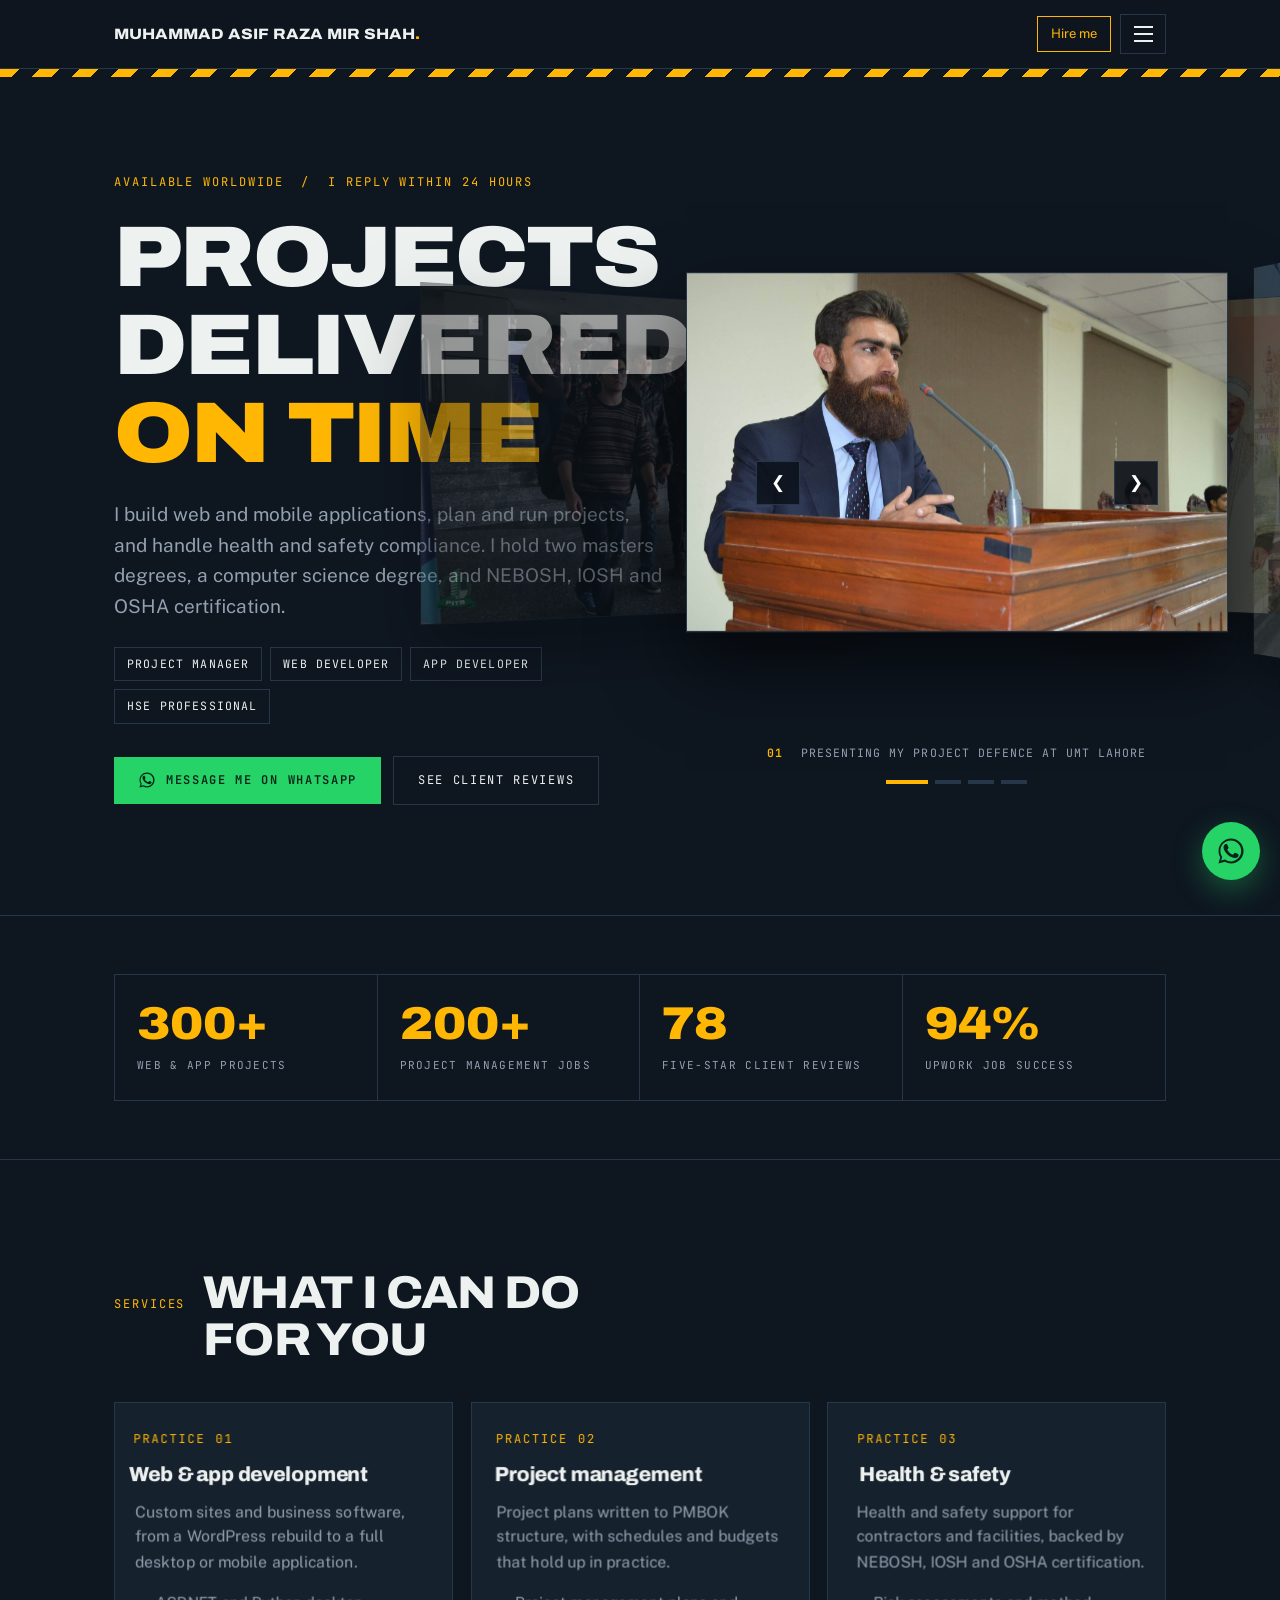
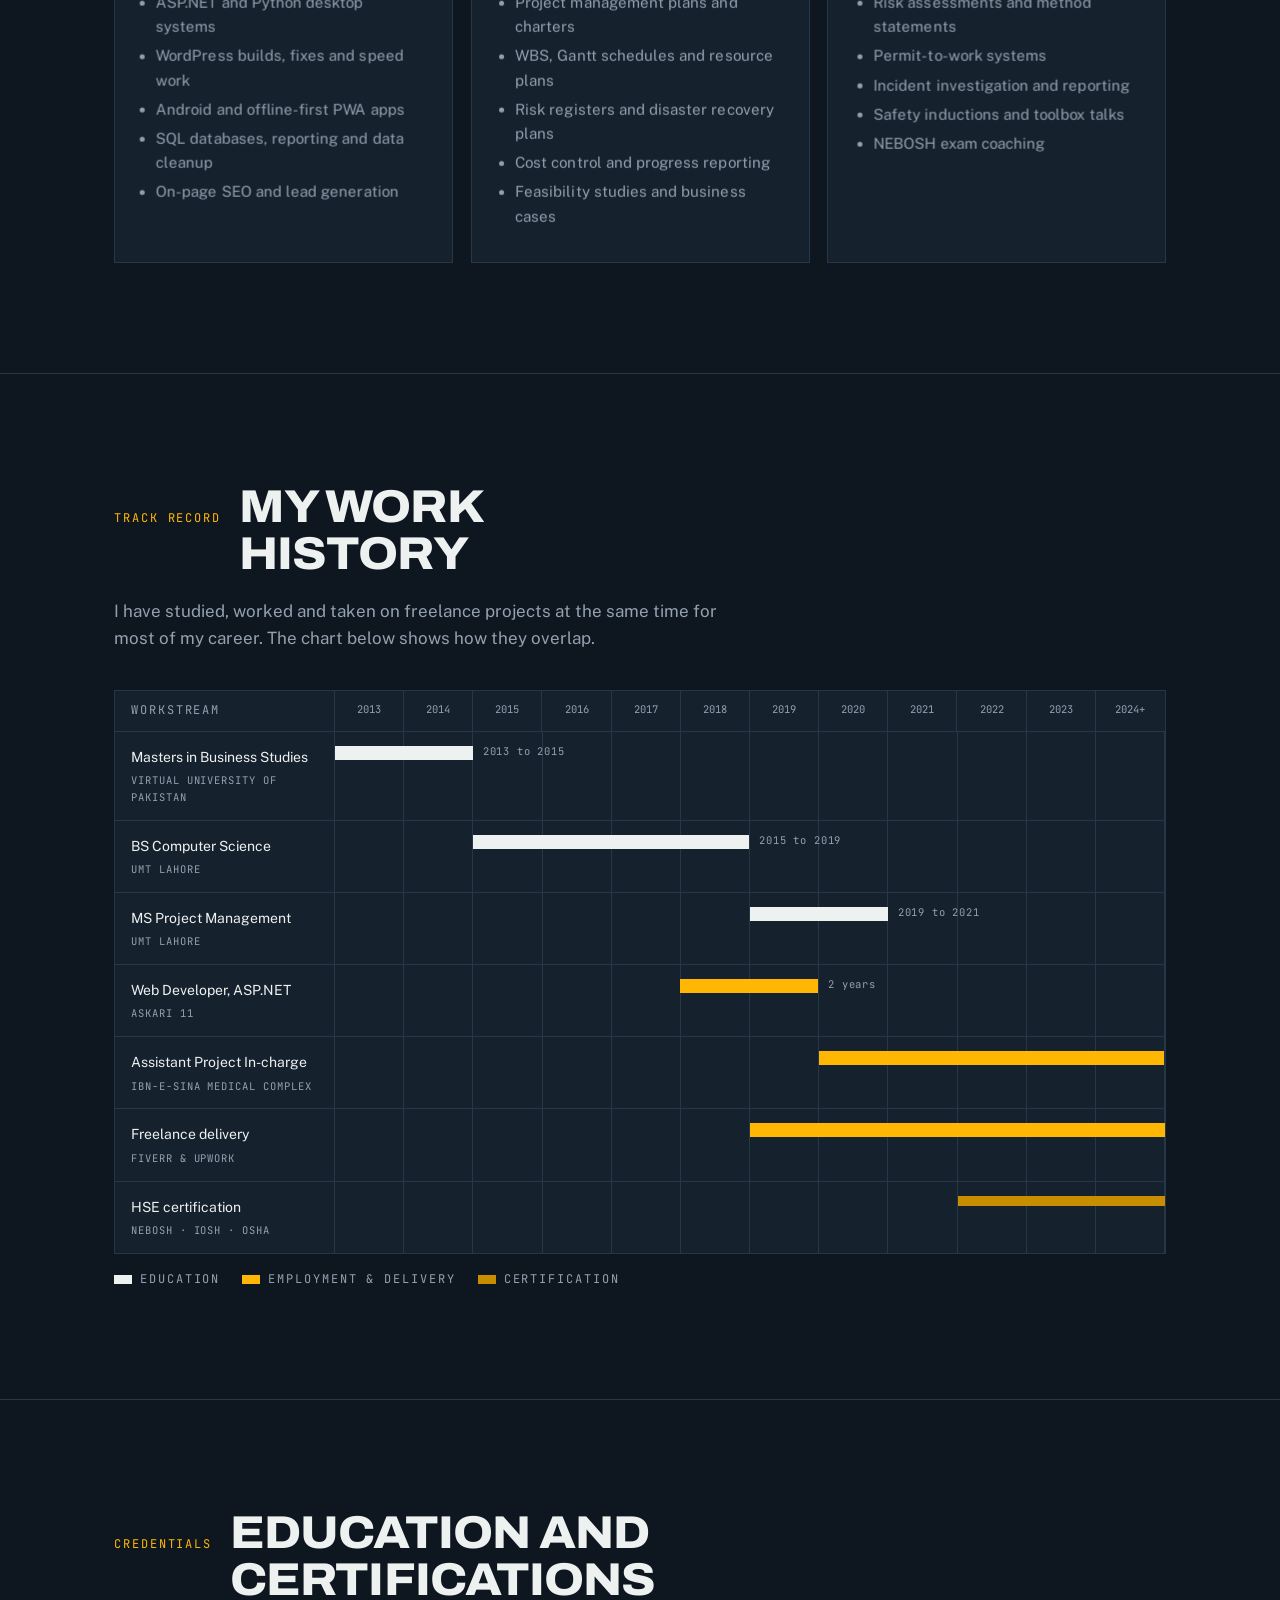
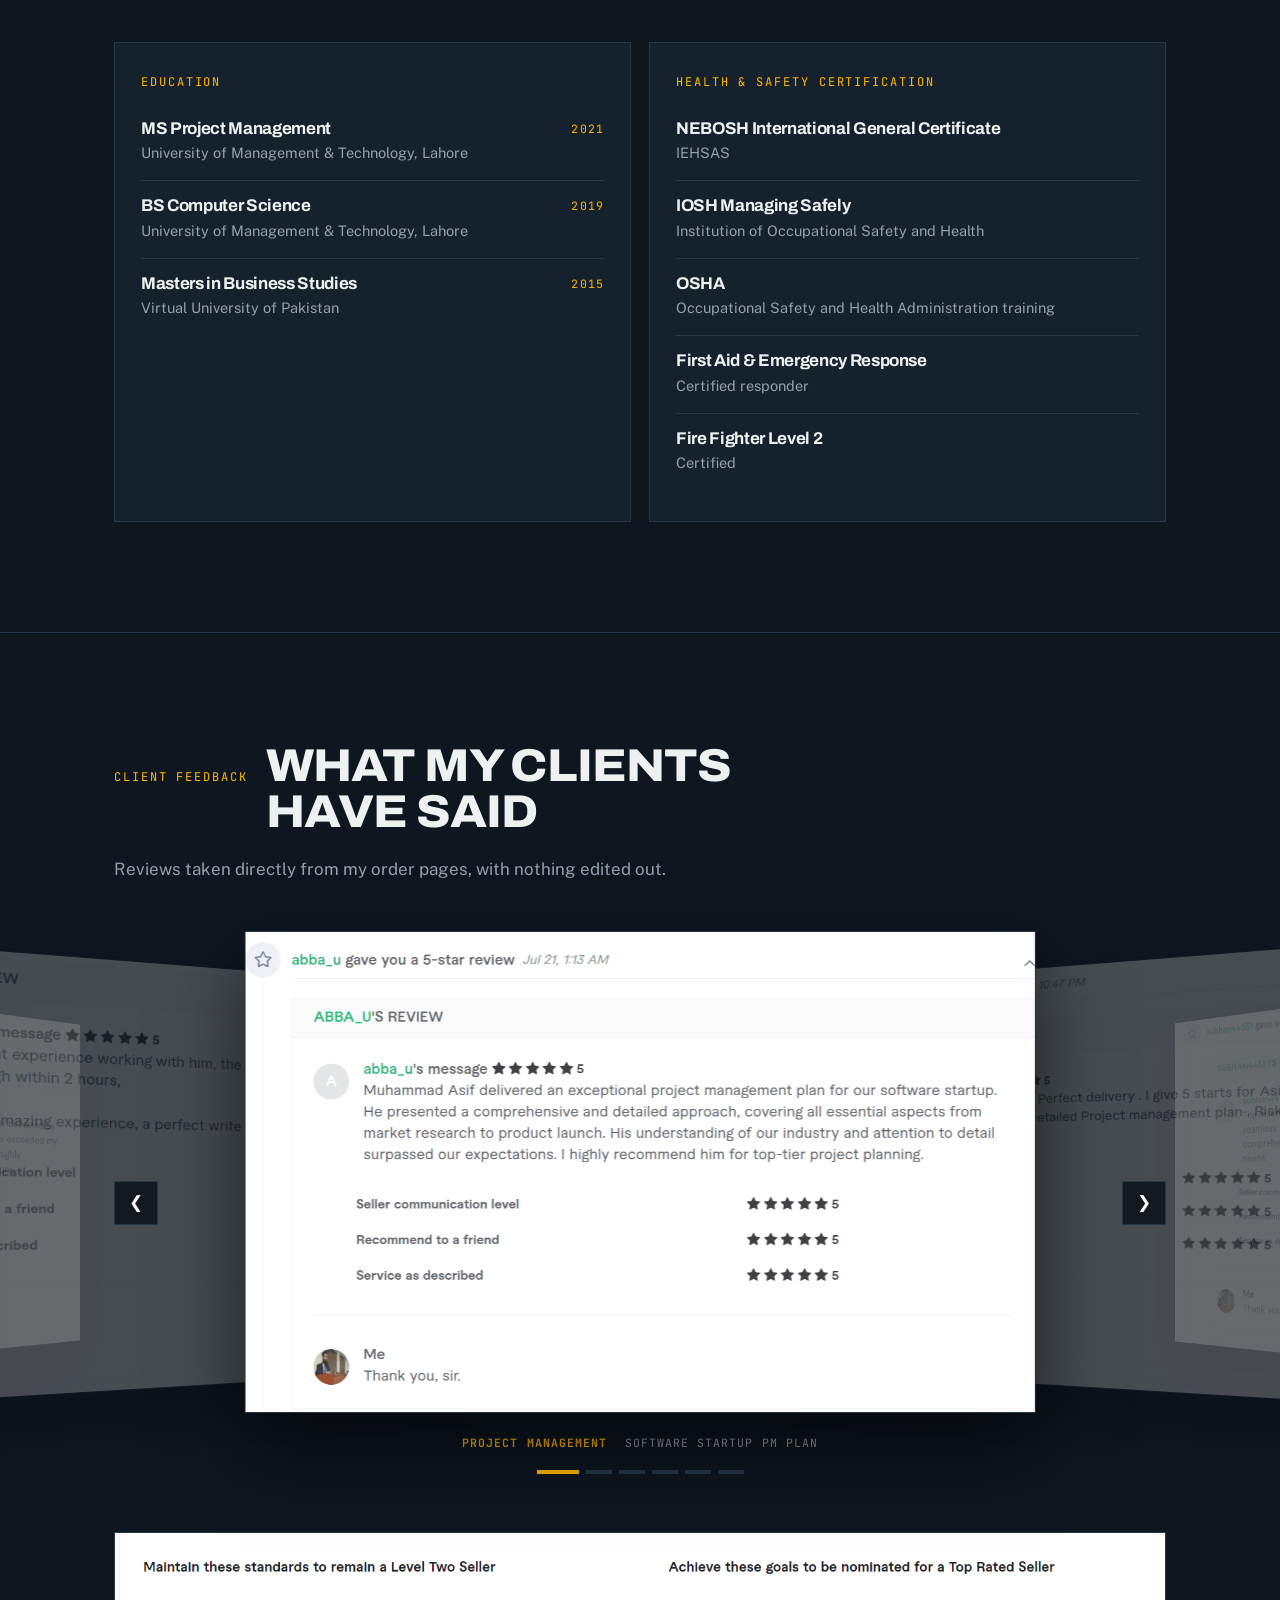
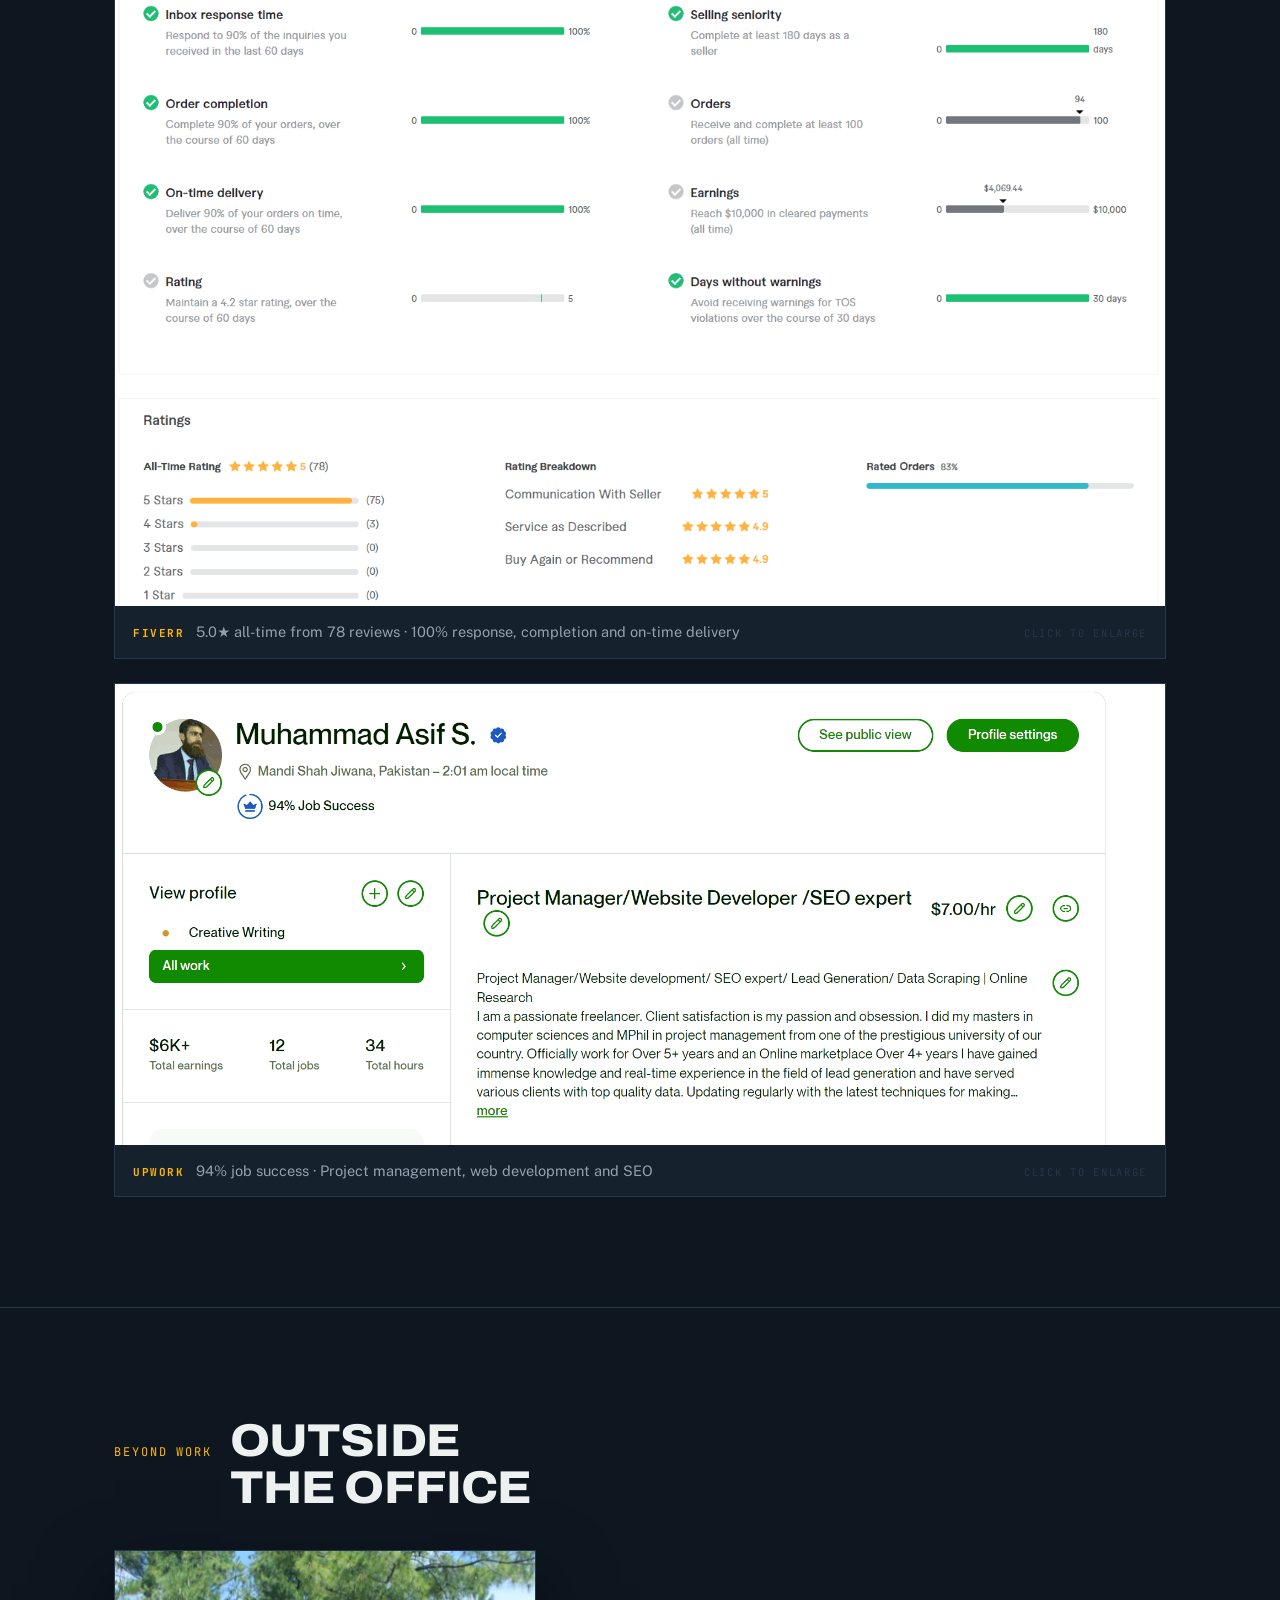
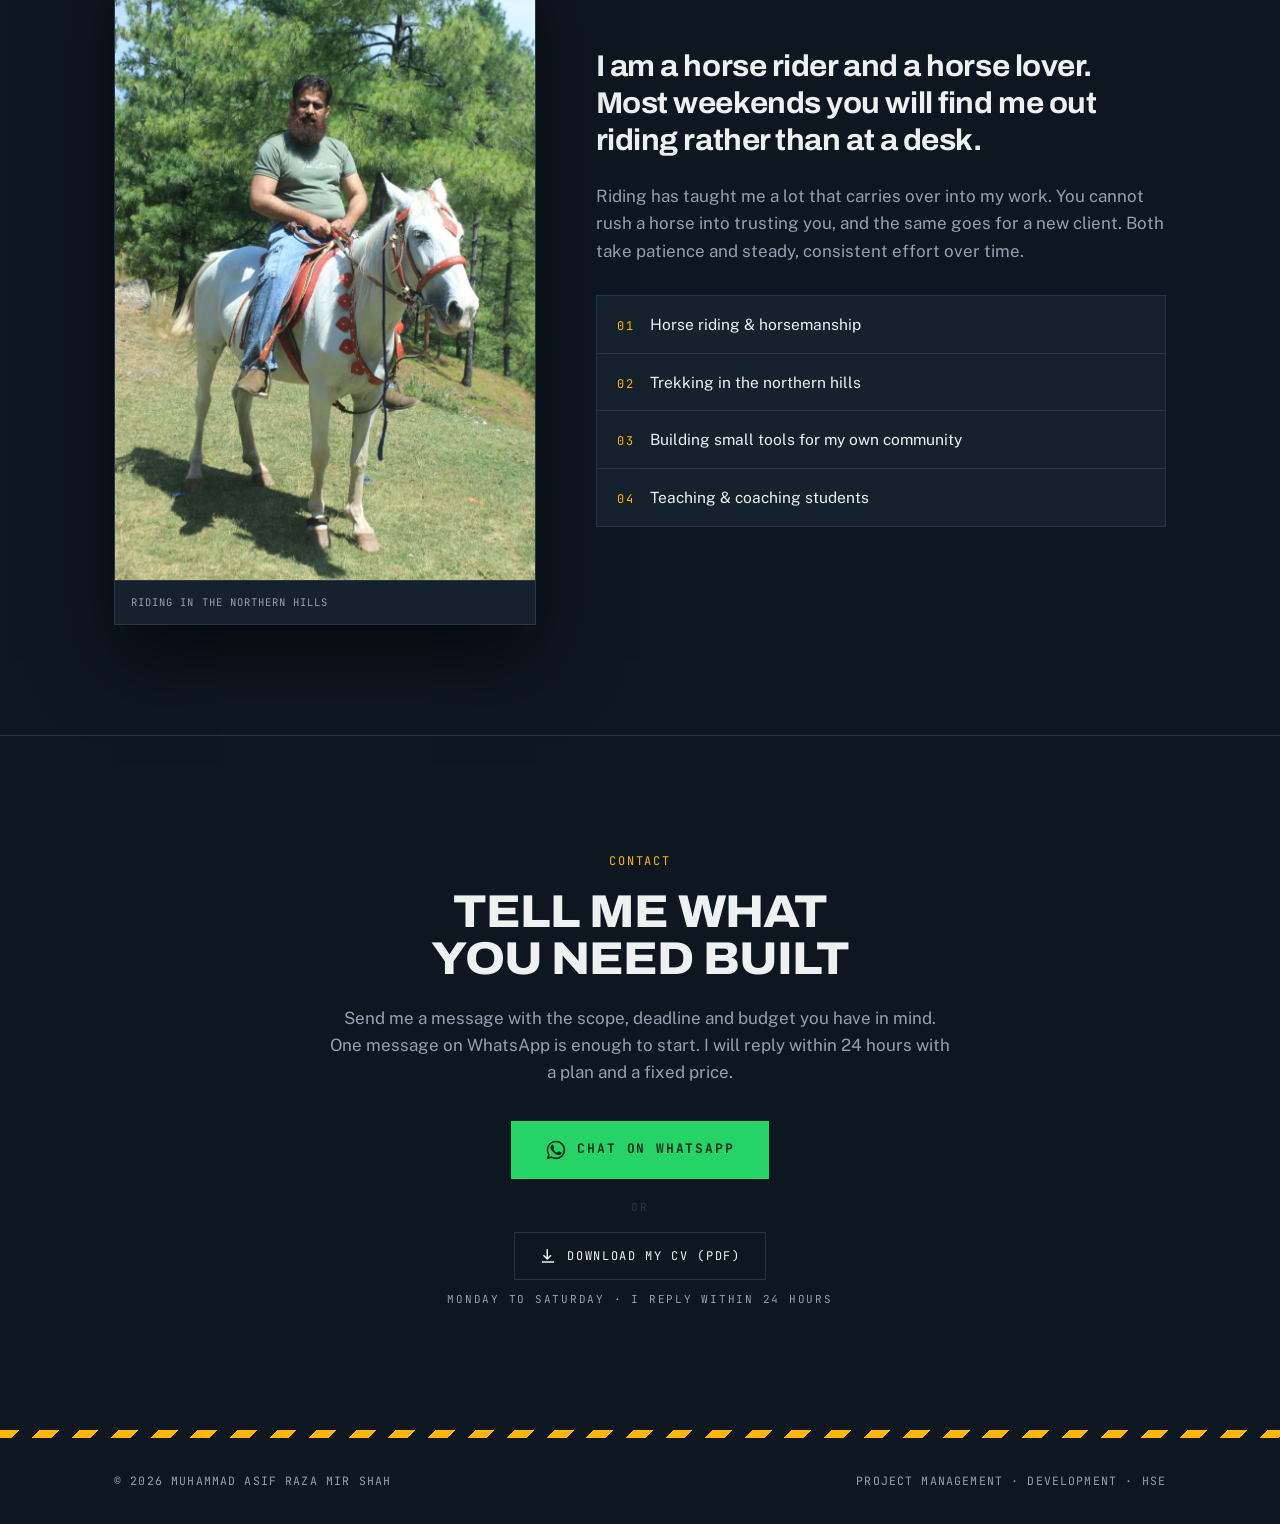
==== commit 078506c9: "Update index.html" ====
--- a/index.html
+++ b/index.html
@@ -19,36 +19,46 @@
 <link rel="stylesheet" href="css/style.css?v=3">
 
 <style id="pinned-hire-me-fix">
-/* Keep the Hire Me action fully visible at every screen width and zoom level. */
-.nav{display:flex;align-items:center;flex-wrap:nowrap;min-width:0}
-.nav>.brand{flex:0 1 auto;min-width:0}
-.nav>#menu{flex:0 1 auto;min-width:0;margin-left:auto}
-.nav>#menu ul{gap:clamp(5px,.7vw,12px)}
-.nav>#menu a{font-size:clamp(11px,.94vw,13px)}
-.nav-actions{display:flex;align-items:center;gap:10px;flex:0 0 auto;margin-left:6px}
-.nav-actions .nav-hire-pinned{display:inline-flex;align-items:center;justify-content:center;flex:0 0 auto;
-  font-size:13px;line-height:1.35;white-space:nowrap;text-decoration:none;border:1px solid var(--hi);
-  color:var(--hi);padding:9px 12px;box-sizing:border-box}
+/* Responsive header: the Hire Me action must never compete with a row of links. */
+.nav{display:flex;align-items:center;flex-wrap:nowrap;gap:12px;min-width:0;width:100%}
+.nav>.brand{flex:0 1 auto;min-width:0;white-space:normal;overflow-wrap:anywhere;line-height:1.22}
+.nav-actions{display:flex;align-items:center;gap:9px;flex:0 0 auto;margin-left:auto;min-width:max-content}
+.nav-actions .nav-hire-pinned{
+  display:inline-flex;align-items:center;justify-content:center;flex:0 0 auto;
+  padding:9px 13px;line-height:1.3;font-size:13px;white-space:nowrap;
+  border:1px solid var(--hi);background:transparent;color:var(--hi)!important;
+  text-decoration:none;box-sizing:border-box;
+}
 .nav-actions .nav-hire-pinned:hover{background:rgba(255,183,3,.1)}
-@media(max-width:1300px){
-  .nav>.brand{flex:1 1 auto;white-space:normal;overflow-wrap:anywhere;line-height:1.2}
-  .nav .menu-btn{display:flex;flex:0 0 46px}
+/* Only show the full set of header links where they have ample room. */
+@media (min-width:1600px){
+  header .nav.wrap{max-width:none;padding-inline:clamp(32px,5vw,72px)}
+  .nav>#menu{position:static;opacity:1;visibility:visible;transform:none;pointer-events:auto;
+    flex:0 1 auto;min-width:0;margin-left:auto;background:transparent;border:0}
+  .nav>#menu ul{display:flex;gap:clamp(6px,.7vw,12px);flex-wrap:nowrap}
+  .nav>#menu a{font-size:clamp(11px,.75vw,13px);white-space:nowrap}
+  .nav .menu-btn{display:none}
+}
+/* Collapse long navigation links into the hamburger before the CTA can overflow. */
+@media (max-width:1599px){
+  .nav .menu-btn{display:flex;flex:0 0 46px;width:46px}
   .nav>#menu{position:absolute;top:100%;left:0;right:0;margin:0;
     background:var(--ink);border-top:1px solid var(--line);border-bottom:1px solid var(--line);
     opacity:0;visibility:hidden;transform:translateY(-10px);pointer-events:none;
     transition:opacity .25s ease,transform .25s ease,visibility .25s}
   .nav>#menu.open{opacity:1;visibility:visible;transform:none;pointer-events:auto}
-  .nav>#menu ul{display:block}
+  .nav>#menu ul{display:block;list-style:none;margin:0;padding:0}
   .nav>#menu li{border-bottom:1px solid var(--line)}
   .nav>#menu li:last-child{border-bottom:0}
-  .nav>#menu ul a{display:block;padding:14px var(--pad);font-size:15px;white-space:normal}
+  .nav>#menu ul a{display:block;padding:13px var(--pad);font-size:15px;white-space:normal}
 }
-@media(max-width:440px){
-  .nav{gap:8px;padding-block:10px}
-  .nav>.brand{font-size:clamp(10px,3.1vw,13px);line-height:1.25}
-  .nav-actions{gap:6px;margin-left:0}
-  .nav-actions .nav-hire-pinned{font-size:12px;padding:8px 9px}
-  .nav .menu-btn{width:40px;flex-basis:40px}
+/* Small screens use two rows: name above, Hire Me and menu below. */
+@media (max-width:600px){
+  .nav{flex-wrap:wrap;row-gap:9px;column-gap:0;padding-block:10px}
+  .nav>.brand{flex:1 1 100%;width:100%;font-size:clamp(11px,3.1vw,14px)}
+  .nav-actions{width:100%;flex:1 1 100%;justify-content:space-between;margin-left:0;min-width:0}
+  .nav-actions .nav-hire-pinned{font-size:12px;padding:7px 12px}
+  .nav .menu-btn{flex:0 0 40px;width:40px;height:36px}
 }
 </style>
 </head>
